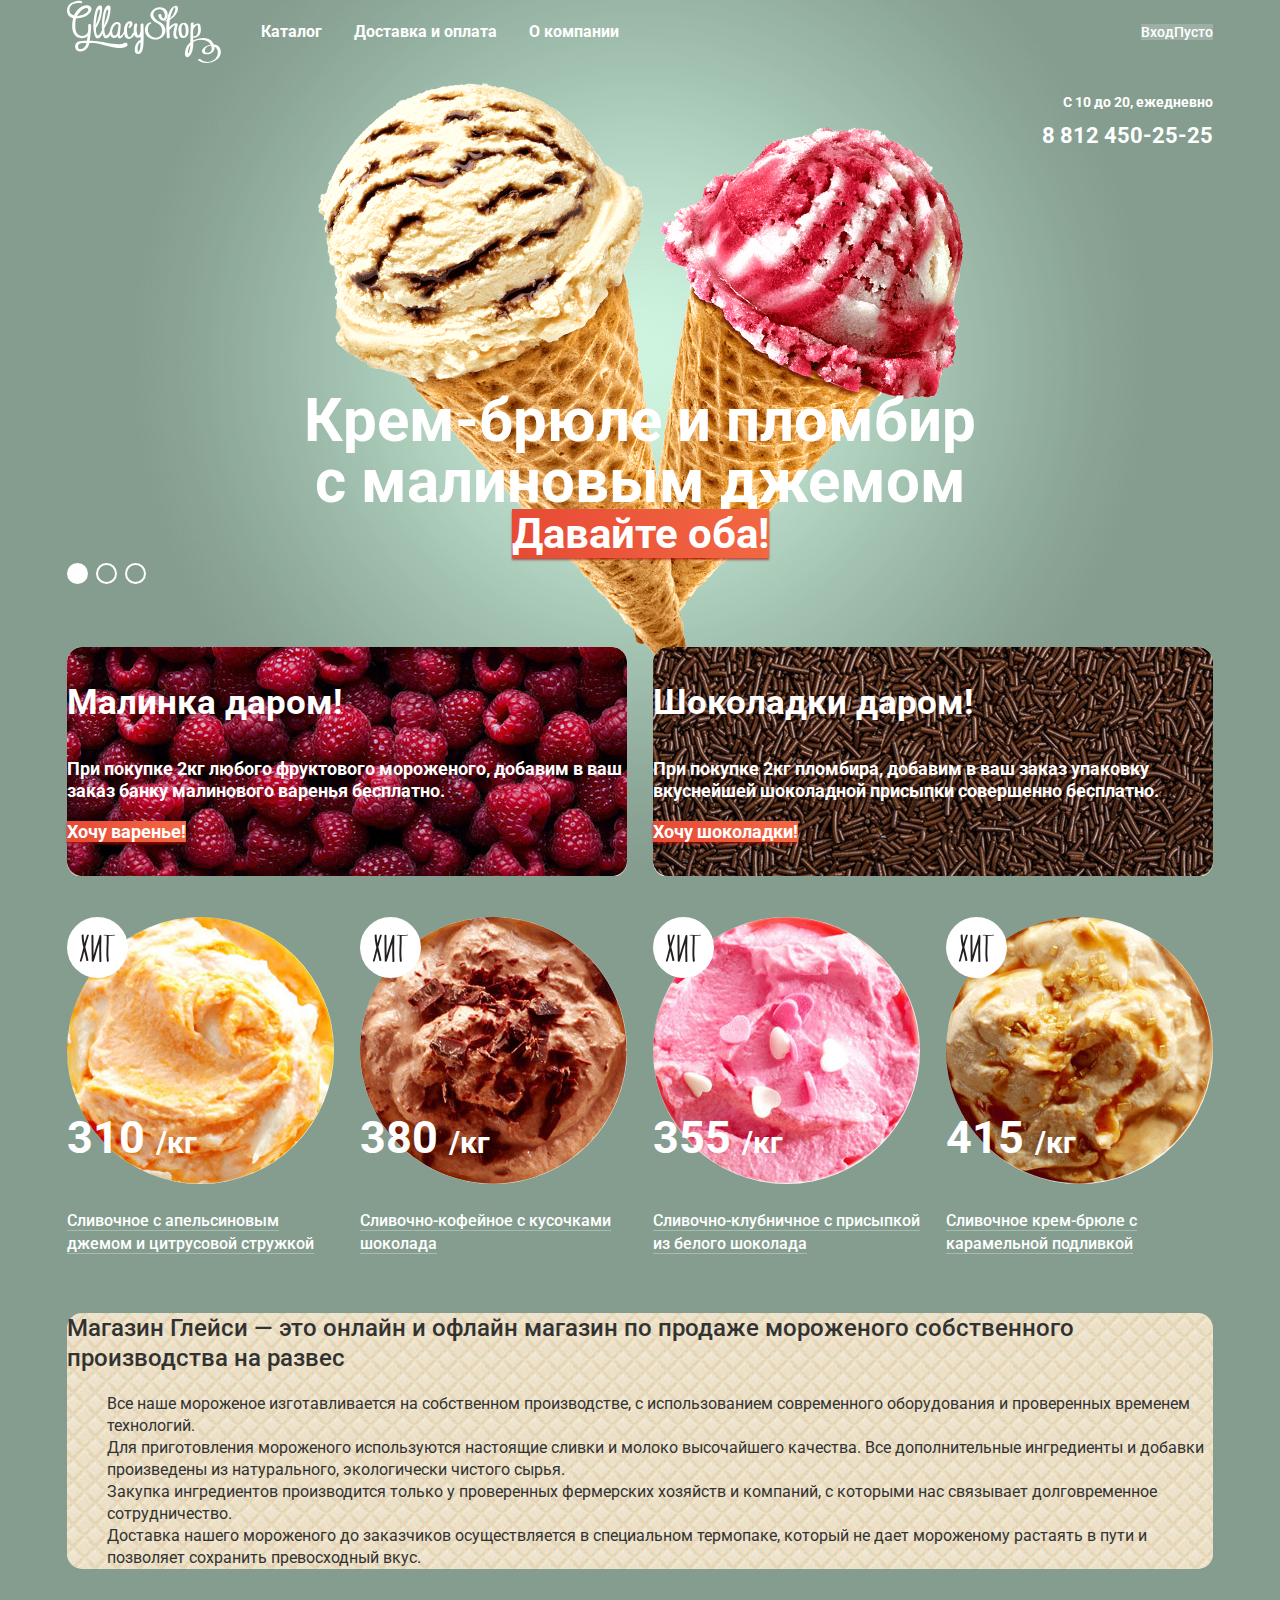
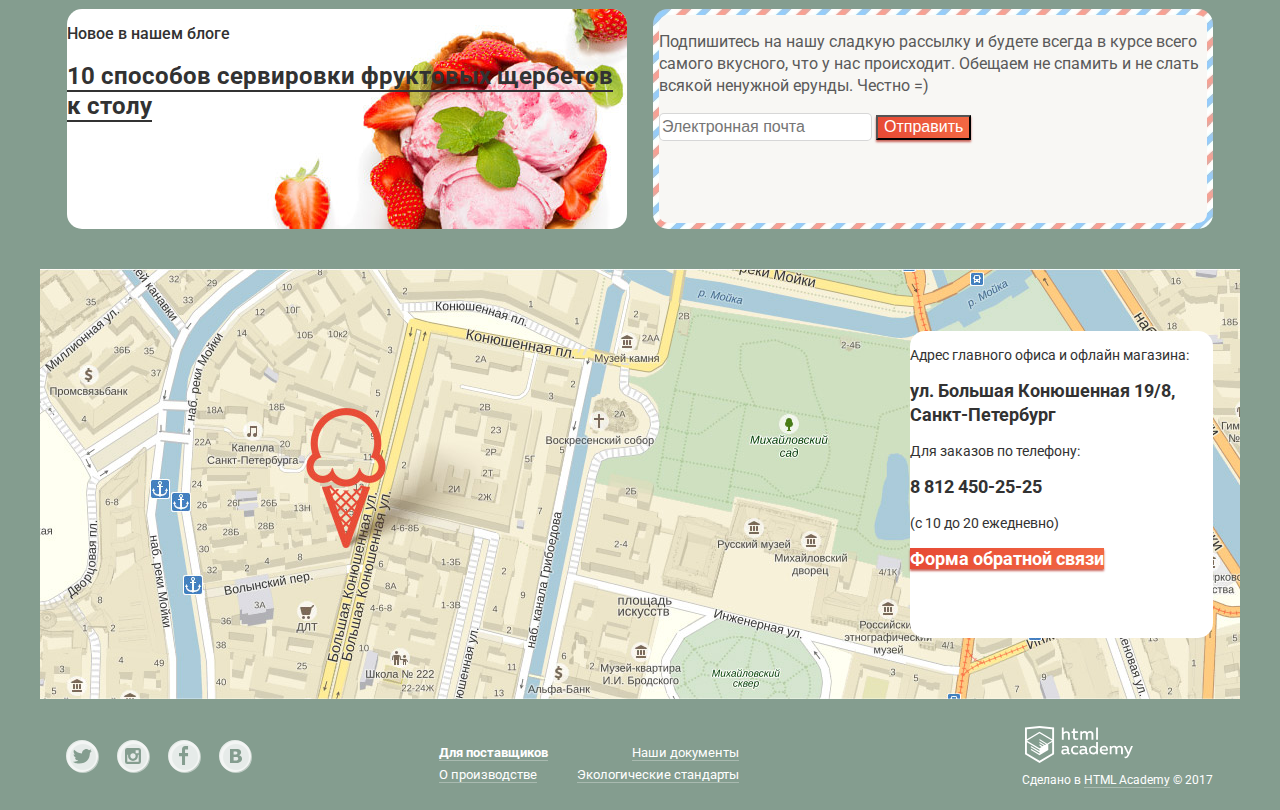
==== index.html @ 781844ce "Исправление замечаний" ====
<!DOCTYPE html>
<html lang="ru">
	<head>
		<meta charset="utf-8">
		<title>HTML Academy: Глейси</title>
		<link href="https://fonts.googleapis.com/css?family=Roboto:300,400,500,700,900&amp;subset=cyrillic" rel="stylesheet">
		<link rel="stylesheet" href="css/normalize.css">
		<link rel="stylesheet" href="css/style.css">
	</head>
	<body>
		<input type="radio" name="slider" class="slide-input" id="slide1" checked>
		<input type="radio" name="slider" class="slide-input" id="slide2">
		<input type="radio" name="slider" class="slide-input" id="slide3"> 
		<div class="background">
			<div class="container">
				<header class="main-header">
					<nav class="main-navigation">
						<a class="main-header-logo">	
							<img src="img/logo.svg" width="154" height="64" alt="Логотип Глейси">
						</a>
						<ul class="site-navigation">
							<li class="site-nav-item">
								<a href="#">Каталог</a>
								<ul class="catalog-hover">
									<li class="catalog-item-bold">
										<a href="#">Новинки</a>
									 </li>
									<li>
										<a href="catalog.html">Сливочное</a>
									</li>
									<li>
										<a href="#">Щербеты</a>
									</li>
									<li>
										<a href="#">Фруктовый лёд</a>
									</li>
									<li>
										<a href="#">Мелорин</a>
									</li>
								</ul>
							</li>
							<li class="site-nav-item">
								<a href="delivery.html">Доставка и оплата</a>
							</li>
							<li class="site-nav-item">
								<a href="about.html">О компании</a>
							</li>
						</ul>
					</nav>
					<div class="top-right-bar">
						<div class="search">
							<label for="search">
								<span class="visually-hidden">Поиск</span>
							</label>
							<div class="modal modal-search">
								<input type="text" name="search" id="search" placeholder="Что ищем?">
							</div>
						</div>
						<div class="login-link">
							<a href="about.html">Вход</a>
							<div class="modal modal-login">
								<h2 class="visually-hidden">Авторизация</h2>
								<form class="login-form" action="#" method="post">
									<p>
										<input class="login-email" type="email" name="e-mail" id="e-mail" placeholder="Электронная почта">
										<label for="e-mail" class="visually-hidden">Электронная почта</label>
									</p>
									<p>
										<input class="login-password" type="password" name="password" id="password" placeholder="Пароль">
										<label for="password" class="visually-hidden">Пароль</label>
									</p>
									<button class="button" type="submit">Войти</button>
									<p class="login-password-info">
										<a class="restore" href="#">Забыли пароль?</a>
										<a class="register" href="#">Новая регистрация</a>
									</p>
								</form>
							</div>	        
						</div>
						<div class="cart empty-cart">
							<a href="cart.html">Пусто</a>
						</div>
					</div>
					<div class="header-contact">
						<p class="opening-hours">С 10 до 20, ежедневно</p>
						<a class="phone" href="tel:88124502525">8 812 450-25-25</a>
					</div>
				</header>
			</div>
			<div class="container">
				<main> 
					<h1 class="visually-hidden">Магазин мороженого Gllasy Shop</h1>
					<section class="main-slider">
						<div class="slide slide1">						
							<div class="slider-text">Крем-брюле и пломбир с малиновым джемом</div>
							<a href="catalog.html" class="button slider-button">Давайте оба!</a>					
						</div>
						<div class="slide slide2">
							<div class="slider-text">Шоколадный пломбир и лимонный сорбет</div>
							<a href="catalog.html" class="button slider-button">Давайте оба!</a>
						</div>
						<div class="slide slide3">
							<div class="slider-text">Пломбир с помадкой и клубничный щербет</div>
							<a href="catalog.html" class="button slider-button">Давайте оба!</a>
						</div>
						<div class="slide-controls">
							<label for="slide1"></label>
							<label for="slide2"></label>
							<label for="slide3"></label>
						</div>											       	
					</section>
					<section class="special-offers">
						<h2 class="visually-hidden">Специальные предложения</h2>
						<div class="special-offers-wrapper">
							<div class="special-offer-raspberry">
								<h3>Малинка даром!</h3>
								<p>При покупке 2кг любого фруктового мороженого, добавим в ваш заказ банку малинового варенья бесплатно.</p>
								<a href="catalog.html" class="button special-offer-button">Хочу варенье!</a>
							</div>
							<div class="special-offer-chocolate">
								<h3>Шоколадки даром!</h3>
								<p>При покупке 2кг пломбира, добавим в ваш заказ упаковку вкуснейшей шоколадной присыпки совершенно бесплатно.</p>
								<a href="catalog.html" class="button special-offer-button">Хочу шоколадки!</a>
							</div>
						</div>
					</section>
					<section class="bestsellers">
						<h2 class="visually-hidden">Хиты продаж</h2>
						<ul class="bestsellers-list">
							<li class="bestsellers-items">
								<img class="bestseller-label" src="img/hit.svg" alt="Хит" width="61px" height="61px">
								<div class="image-price">
									<a href="#" title="Сливочное с апельсиновым джемом и цитрусовой стружкой">
										<img class="bestseller-item" src="img/product1.jpg" width="267" height="267" alt="Сливочное с апельсиновым джемом и цитрусовой стружкой">
									</a>
									<p class="price">310
										<span class="measure">/кг</span>
									</p>
								</div>
								<h3 class="bestseller-name">
									<a href="#">Сливочное с апельсиновым джемом и цитрусовой стружкой</a>
								</h3>
								<div class="product-background">
									<a href="#" class="button product-button">Быстрый просмотр</a>
								</div> 								
							</li>
							<li class="bestsellers-items">
								<img class="bestseller-label" src="img/hit.svg" alt="Хит" width="61px" height="61px">
								<div class="image-price">
									<a href="#" title="Сливочно-кофейное с кусочками шоколада">
										<img class="bestseller-item" src="img/product2.jpg" width="267" height="267" alt="Сливочно-кофейное с кусочками шоколада">
									</a>
									<p class="price">380
										<span class="measure">/кг</span>
									</p>
								</div>
								<h3 class="bestseller-name">
									<a href="#">Сливочно-кофейное с кусочками шоколада</a>
								</h3>
								<div class="product-background">
									<a href="#" class="button product-button">Быстрый просмотр</a>
								</div>								
							</li>
							<li class="bestsellers-items">
								<img class="bestseller-label" src="img/hit.svg" alt="Хит" width="61px" height="61px">
								<div class="image-price">
									<a href="#" title="Сливочно-клубничное с присыпкой из белого шоколада">
										<img class="bestseller-item" src="img/product3.jpg" width="267" height="267" alt="Сливочно-клубничное с присыпкой из белого шоколада">
									</a>
									<p class="price">355
										<span class="measure">/кг</span>
									</p>
								</div>
								<h3 class="bestseller-name">
									<a href="#">Сливочно-клубничное с присыпкой из белого шоколада</a>
								</h3>
								<div class="product-background">
									<a href="#" class="button product-button">Быстрый просмотр</a>
								</div>								
							</li>
							<li class="bestsellers-items">
								<img class="bestseller-label" src="img/hit.svg" alt="Хит" width="61px" height="61px">
								<div class="image-price">
									<a href="#" title="Сливочное крем-брюле с карамельной подливкой">
										<img class="bestseller-item" src="img/product4.jpg" width="267" height="267" alt="Сливочное крем-брюле с карамельной подливкой">
									</a>
									<p class="price">415
										<span class="measure">/кг</span>
									</p>
								</div>
								<h3 class="bestseller-name">
									<a href="#">Сливочное крем-брюле с карамельной подливкой</a>
								</h3>
								<div class="product-background">
									<a href="#" class="button product-button">Быстрый просмотр</a>
								</div>								
							</li>          
						</ul>
					</section>
					<section class="about-us">
						<h2 class="about-us-title">Магазин Глейси — это онлайн и офлайн магазин по продаже мороженого собственного производства на развес</h2>
						<ul class="about-us-list">
							<li class="about-us-tehnology">
								Все наше мороженое изготавливается на собственном производстве, с использованием современного оборудования и проверенных временем технологий.
							</li>
							<li class="about-us-production">
								Для приготовления мороженого используются настоящие сливки и молоко высочайшего качества. Все дополнительные ингредиенты и добавки произведены из натурального, экологически чистого сырья.
							</li>
							<li class="about-us-partners">
								Закупка ингредиентов  производится только у проверенных фермерских хозяйств и компаний, с которыми нас связывает долговременное сотрудничество.
							</li>
							<li class="about-us-delivery">
								Доставка нашего мороженого до заказчиков осуществляется в специальном термопаке, который не дает мороженому растаять в пути и позволяет сохранить превосходный вкус.
							</li>
						</ul>               	
					</section>
					<div class="blog-newsletter">
						<section class="from-blog">
							<h2 class="blog-title">Новое в нашем блоге</h2>
							<p>
								<a href="blog.html">10 способов сервировки фруктовых щербетов к столу</a>
							</p>
						</section>
						<section class="newsletter">
							<div class="newsletter-inner">
								<h2 class="visually-hidden">Рассылка</h2>
								<p>Подпишитесь на нашу сладкую рассылку и будете всегда в курсе всего самого вкусного, что у нас происходит. Обещаем не спамить и не слать всякой ненужной ерунды. Честно =) </p>
								<form class="newsletter-form" action="#" method="post">
									<input type="email" name="e-mail" value="" id="newsletter" placeholder="Электронная почта">
									<label for="newsletter" class="visually-hidden">Электронная почта</label>
									<button class="button" type="submit">Отправить</button>
								</form>
							</div>
						</section>
					</div>
				</div>
					<section class="contact">
						<h2 class="visually-hidden">Контакты</h2>
						<img src="img/map.jpg" width="1200" height="430" alt="Адрес главного офиса и офлайн магазина: ул. Большая Конюшенная 19/8, Санкт-Петербург">
						<div class="address">
							<p>Адрес главного офиса и офлайн магазина:</p>
							<p>
								<b>ул. Большая Конюшенная 19/8, Санкт-Петербург</b>
							</p>
							<p>Для заказов по телефону:</p>
							<a class="phone" href="tel:88124502525">8 812 450-25-25</a>
							<p>(с 10 до 20 ежедневно)</p> 
							<p>
								<a href="feedback-form.html" class="button feedback-button">Форма обратной связи</a>
							</p>
						</div>
					</section>
				</main>
			<div class="container">
				<footer class="main-footer">
					<div class="footer-social">
						<ul>
							<li>
								<a class="social-button social-button-tw" href="#" title="Твиттер">
									<svg xmlns="http://www.w3.org/2000/svg" width="32" height="32" viewBox="0 0 32 32">
										<path
											d="M16 0C7.164 0 0 7.164 0 16c0 8.837 7.164 16 16 16 8.837 0 16-7.163 16-16 0-8.836-7.163-16-16-16zm7.944 12.809c-.251 6.516-3.463 10.832-10.992 10.702h-.486c-.447 0-4.543-.443-5.344-1.823 2.479.19 4.247-.406 5.12-1.136-1.048-.289-2.923-.461-3.251-2.848.384.104.618.221 1.299.113-1.307-.824-2.758-1.519-2.679-3.643.311.317 1.164.518 1.46.457-.768-.233-2.149-3.244-.974-4.781 1.984 1.79 4.075 3.482 7.804 3.643.227-2.214 1.24-3.699 3.168-4.325 1.84-.479 3.255.26 3.901 1.138.737-.224 1.453-.466 2.193-.685-.004.833-.569 1.463-.935 1.709.747.165 1.423-.475 1.423-.475-.184.963-1.094 1.725-1.707 1.954z"/>
									</svg>
									<span class="visually-hidden">Твиттер</span>
								</a>
							</li>
							<li>
								<a class="social-button social-button-in" href="#" title="Инстаграм">
									<svg xmlns="http://www.w3.org/2000/svg" width="32" height="32" viewBox="0 0 32 32">
										<g>
											<path
												d="M20.916 16a4.938 4.938 0 1 1-9.877 0c0-.394.051-.773.138-1.14h-.897v6.838h11.396V14.86h-.897c.086.367.137.746.137 1.14z"/>
											<path
												d="M15.978 18.659c1.466 0 2.659-1.193 2.659-2.659s-1.193-2.659-2.659-2.659c-1.466 0-2.659 1.193-2.659 2.659s1.192 2.659 2.659 2.659zM18.637 10.302h3.039v3.039h-3.039z"/>
											<path
												d="M16 0C7.164 0 0 7.164 0 16c0 8.837 7.164 16 16 16 8.837 0 16-7.163 16-16 0-8.836-7.163-16-16-16zm7.955 21.698a2.285 2.285 0 0 1-2.279 2.279H10.279A2.285 2.285 0 0 1 8 21.698V10.302a2.286 2.286 0 0 1 2.279-2.279h11.396a2.286 2.286 0 0 1 2.279 2.279v11.396z"/>
										</g>
									</svg>
									<span class="visually-hidden">Инстаграм</span>
								</a>
							</li>
							<li>
								<a class="social-button social-button-fb" href="#" title="Фейсбук">
									<svg xmlns="http://www.w3.org/2000/svg" width="32" height="32" viewBox="0 0 32 32">
										<path
											d="M16 0C7.164 0 0 7.163 0 16s7.164 16 16 16c8.837 0 16-7.164 16-16S24.837 0 16 0zm4.062 9.455h-3.021v3.444h3.021v3.445h-3.021v8.61H14.02v-8.61H11v-3.445h3.021V9.455c0-1.902 1.353-3.445 3.021-3.445h3.021v3.445z"/>
									</svg>
									<span class="visually-hidden">Фейсбук</span>
								</a>
							</li>
							<li>
								<a class="social-button social-button-vk" href="#" title="Вконтакте">
									<svg xmlns="http://www.w3.org/2000/svg" width="32" height="32" viewBox="0 0 32 32">
										<g>
											<path
												d="M16.637 14.495c.402-.019.719-.082.951-.188.326-.145.54-.33.641-.559.101-.229.15-.496.15-.797 0-.232-.058-.465-.174-.697-.116-.232-.322-.405-.617-.517-.264-.1-.592-.155-.984-.165a76.242 76.242 0 0 0-1.652-.014h-.339v2.965h.565c.571 0 1.057-.009 1.459-.028zM18.118 17.084c-.282-.081-.672-.125-1.166-.132a127.97 127.97 0 0 0-1.55-.009h-.79v3.493h.264c1.014 0 1.74-.003 2.18-.009a3.2 3.2 0 0 0 1.212-.245c.377-.157.633-.364.774-.625s.214-.562.214-.9c0-.446-.088-.788-.261-1.03-.17-.241-.464-.423-.877-.543z"/>
											<path
												d="M16 0C7.164 0 0 7.164 0 16c0 8.837 7.164 16 16 16 8.837 0 16-7.163 16-16 0-8.836-7.163-16-16-16zm6.602 20.531a3.73 3.73 0 0 1-1.124 1.327c-.552.415-1.161.71-1.823.886s-1.501.264-2.519.264h-6.121V8.987h5.443c1.13 0 1.957.038 2.48.113a5.126 5.126 0 0 1 1.561.5c.533.27.929.632 1.189 1.087.26.455.392.975.392 1.558 0 .678-.179 1.278-.536 1.795-.358.518-.863.92-1.517 1.208v.075c.917.182 1.642.559 2.179 1.13.537.571.807 1.325.807 2.261 0 .678-.138 1.283-.411 1.817z"/>
										</g>
									</svg>
									<span class="visually-hidden">Вконтакте</span>
								</a>
							</li>
						</ul>
					</div>
					<div class="footer-documents">
						<ul>
							<li>
								<a href="#" class="suppliers">Для поставщиков</a>
							</li>
							<li>
								<a href="#">Наши документы</a>
							</li>
							<li>
								<a href="#">О производстве</a>
							</li>
							<li>
								<a href="#">Экологические стандарты</a>
							</li>
						</ul>
					</div>
					<p class="footer-copyright">
						<a href="https://htmlacademy.ru" title="HTML Academy">
							<img class="image-copyright" src="img/logo-htmlacademy.svg" width="108" height="39" alt="HTML Academy">
						</a>
						Сделано в <a href="https://htmlacademy.ru">HTML Academy</a> &copy; 2017
					</p>     
				</footer>
				<section class="modal modal-feedback">
					<h2>Мы обязательно вам ответим!</h2>
					<form class="feedback-form" action="#" method="post">
						<p>
							<input class="user-name" type="text" name="user-name" id="user-name" placeholder="Как вас зовут?">
							<label for="user-name" class="visually-hidden">Как вас зовут?</label>
						</p>
						<p>
							<input class="user-email" type="email" name="user-email" id="user-email" placeholder="Ваша почта для ответа?">
							<label for="user-email" class="visually-hidden">Ваша почта для ответа?</label>
						</p>
						<p>
							<textarea class="user-message" name="user-message" rows="10" cols="10">Напишите что-нибудь...</textarea>
						</p>
						<button class="button" type="submit">Войти</button>
					</form>
					<button class="modal-close" type="button">Закрыть</button>
				</section>  
			</div> 
		</div>
	</body>
</html>
---- css/style.css ----
body {
	min-width: 1200px;
	margin: 0;
	padding: 0;

	font-family: 'Roboto', Arial, sans-serif;
	font-size: 16px;
	color: #323232;
	line-height: 22px;
	font-weight: 400;

	background-color: #849d8f;
}

a {
	text-decoration: none;
}

*, *::before, *::after {
 box-sizing: inherit;
}

html {
 box-sizing: border-box;
}

.visually-hidden { 
	position: absolute; 
	overflow: hidden; 
	clip: rect(0 0 0 0); 
	height: 1px;
	width: 1px; 
	margin: -1px;
	padding: 0;
	border: 0; 
}

.container {
	margin: 0 auto;
	width: 1200px;
	padding-right: 27px;
	padding-left: 27px;
}

.blog-title {
	font-size: 16px;
	color: #323232;
	line-height: 22px;
	font-weight: 500;
}

.slide-input {
	display: none;
}

.slide {
	display: none;
}

#slide1:checked ~ .background .slide1, 
#slide2:checked ~ .background .slide2, 
#slide3:checked ~ .background .slide3 {
	display: block;
	z-index: 1;
}

.slide-controls {
	display: flex;
	position: absolute;
	z-index: 2;
	bottom: 23px;
}

.slide-controls label {
	margin-right: 8px;
	width: 21px;
	height: 21px;
	border: 2px solid white;
	border-radius: 50%;
}

.slide-controls label:hover,
.slide-controls label:focus {
	background-color: rgba(255, 255, 255, 0.4);	
}

.slide-controls label:active {
	background-color: #ffffff;	
}

#slide1:checked ~ .background .slide-controls label:nth-child(1), 
#slide2:checked ~ .background .slide-controls label:nth-child(2), 
#slide3:checked ~ .background .slide-controls label:nth-child(3) {
	background-color: #ffffff;
}

#slide1:checked ~ .background {
	background-color: #849d8f;
	background-image: url(../img/icecream1.png);
	background-repeat: no-repeat;
	background-position: center top;
}

#slide2:checked ~ .background {
	background-color: #8996a6;
	background-image: url(../img/icecream2.png);
	background-repeat: no-repeat;
	background-position: center top;
}

#slide3:checked ~ .background {
	background-color: #9d8b84;
	background-image: url(../img/icecream3.png);
	background-repeat: no-repeat;	
	background-position: center top;
}


.slide1,
.slide2,
.slide3 {
	position: absolute;
	bottom: 51px;
	left: 223px;
	width: 700px;
	text-align: center;
	margin: auto auto 0 auto;
	z-index:0;
}

.main-navigation {
	font-size: 16px;
	color: #ffffff;
	line-height: 18px;
	font-weight: 700;
}

.site-navigation {
	display: flex;
	align-items: center;
	margin: 0;
	padding: 0;

}

.site-navigation,
.catalog-hover {
	list-style: none;
}

.site-navigation a {
	color: #ffffff;
}

.site-navigation a:hover,
.site-navigation a:focus {
	color: #333333;

	background-color: #ffffff;
}

.site-nav-item > a {
	display: block;
	margin: 0;
	padding: 7px 16px;
	font-size: 16px;
	font-weight: 700;
	border-radius: 16px;
}

.catalog-hover a {
	font-size: 14px;
	color: #323232;
	line-height: 16px;
	font-weight: 400;	

	background-color: #ffffff;
}

.catalog-hover a:hover,
.catalog-hover a:focus {
	background-color: #fbded7;
}

.catalog-hover a:active {
	background-color: #f6b5a5;
}

.search label,
.login-link a,
.empty-cart a {
	font-size: 14px;
	color: #ffffff;
	line-height: 16px;
	font-weight: 500;

	background-color: rgba(255,255,255,0.2); 
}

.search label:hover,
.login-link a:hover,
.empty-cart a:hover,
.login-link a:focus,
.empty-cart a:focus {
	font-size: 14px;
	color: #323232;
	line-height: 16px;
	font-weight: 500;

	background-color: #ffffff;
}

.opening-hours {
	font-size: 14px;
	color: #ffffff;
	line-height: 16px;
	font-weight: 700;
}

.phone {
	font-size: 22px;
	color: #ffffff;
	line-height: 24px;
	font-weight: 700;	
}

.phone:hover,
.phone:focus {
	font-size: 22px;
	color: #ffbc9e;
	line-height: 24px;
	font-weight: 700;	
}

.slider-text {
	font-size: 60px;
	color: #ffffff;
	line-height: 60.35px;
	font-weight: 700;
	text-align: center;		
}

.button {
	color: #ffffff;
	background-image: linear-gradient( 90deg, rgb(231,74,53) 0%, rgb(242,104,67) 100%);
	box-shadow: 0px 2px 2px 0px rgba(172, 16, 0, 0.64);
}

.button:hover,
.button:focus {
	color: #ffffff;
	background-image: linear-gradient( 90deg, rgba(231,74,53,0.8) 0%, rgba(242,104,67,0.8) 100%);
	box-shadow: 0px 2px 2px 0px rgb(172, 16, 0);
}

.button:active {
	background-image: linear-gradient( 90deg, rgb(242,104,67) 0%, rgb(231,74,53) 100%);
	box-shadow: inset 0px 2px 2px 0px rgb(148, 39, 24);
}

.slider-button {
	font-size: 42px;
	color: #ffffff;
	line-height: 44px;
	font-weight: 700;
	text-align: center;		
}

.special-offer-raspberry {
	width: 560px;
	min-height: 230px;
	border-radius: 15px;
	background-image: url(../img/raspberry-bg.jpg);
	background-repeat: no-repeat;
}

.special-offer-chocolate {
	width: 560px;
	min-height: 230px;
	border-radius: 15px;
	background-image: url(../img/choco-bg.jpg);
	background-repeat: no-repeat;
}

.special-offers h3 {
	font-size: 35px;
	color: #ffffff;
	line-height: 41px;
	font-weight: 700;
}

.special-offers p {
	font-size: 18px;
	color: #ffffff;
	line-height: 22px;
	font-weight: 700;
}

.special-offer-button {
	font-size: 18px;
	color: #ffffff;
	line-height: 24px;
	font-weight: 700;
}

.bestsellers-list {
	list-style: none;
}

.bestseller-item,
.image-item {
	border-radius: 50%;
}

.bestsellers .price,
.catalog-grid .price {
	font-size: 45px;
	color: #ffffff;
	line-height: 45px;
	font-weight: 700;
}

.bestsellers .measure,
.catalog-grid .measure {
	font-size: 30px;
	color: #ffffff;
	line-height: 45px;
	font-weight: 700;
}

.bestseller-name a,
.product-name a {
	font-size: 16px;
	color: #ffffff;
	line-height: 22px;
	font-weight: 500;
	border-bottom: 1px solid rgba(255, 255, 255, 0.3);
}

.image-price a {
	line-height: 0;
}

.image-price {
	position: relative;
}

.image-price .price {
	position: absolute;
	bottom: -20px;
}

.bestseller-name a:hover,
.bestseller-name a:focus,
.bestseller-name a:active,
.product-name a:hover,
.product-name a:focus,
.product-name a:active {
	color: #ffbc9e;
	border-bottom: 1px solid rgba(255, 188, 158, 0.3);
}

.product-background {
	display: none;
	position: absolute;
	top:-6px;
	left: -13px;
	width: 293px;
	height: 405px;
	background-color: rgba(248, 247, 244, 0.2);
	box-shadow: 0px 20px 20px 0px rgba(0, 0, 0, 0.4);
	border-radius: 5px;
}

.bestsellers-items:hover .product-background,
.catalog-item:hover .product-background {
	display: block;
}

.about-us {
	border-radius: 15px;
	background-image: url(../img/pattern-bg1.jpg);
	background-repeat: repeat;
	background-color: rgb(237, 225, 200);
}

.about-us-title {
	font-size: 24px;
	color: #323232;
	line-height: 30px;
	font-weight: 500;
}

.about-us-list {
	list-style: none;
}

.blog-title {
	font-size: 16px;
	color: #323232;
	line-height: 22px;
	font-weight: 500;
}

.from-blog a {
	font-size: 24px;
	color: #323232;
	line-height: 30px;
	font-weight: 700;
	border-bottom: 2px solid rgb(50, 50, 50);
}

.from-blog a:hover,
.from-blog a:focus,
.from-blog a:active {
	font-size: 24px;
	color: #e84d37;
	line-height: 30px;
	font-weight: 700;
	border-bottom: 2px solid rgb(232, 77, 55);
}

.from-blog {
	width: 560px;
	min-height: 220px;
	background-color: #ffffff;
	background-image: url(../img/strawberry-bg.jpg);
	background-repeat: no-repeat;
	border-radius: 15px;
}

.newsletter p {
	color: #5a5a5a;
}

.newsletter {
	position: relative;
	width: 560px;
	min-height: 220px;

	background-color: #ffffff;
	background-image: url(../img/post-outer.jpg);
	background-repeat: repeat;
	border-radius: 15px;
}

.newsletter-inner {
	position: absolute;
	top: 0px;
	width: 548px;
	min-height: 208px;

	margin: 6px;
	background-color: #f8f7f4;
	border-radius: 9px;
}

.newsletter-form input[type="email"] {
	font-size: 16px;
	color: #999999;
	line-height: 24px;
	font-weight: 400;	

	background-color: #ffffff;
	border: 1px solid rgba(178, 178, 178, 0.52);
	border-radius: 5px;
}

.address {
	width: 303px;
	min-height: 307px;
	background-color: #ffffff;	
	border-radius: 15px;
}

.address p {
	font-size: 14px;
	color: #323232;
	line-height: 20px;
	font-weight: 400;
}

.address b {
	font-size: 18px;
	color: #323232;
	line-height: 24px;
	font-weight: 700;
}

.address .phone {
	font-size: 18px;
	color: #323232;
	line-height: 24px;
	font-weight: 700;
}

.address .phone:hover,
.address .phone:focus,
.address .phone:active {
	color: #e84d37;
}

.feedback-button {
	font-size: 18px;
	line-height: 24px;
	font-weight: 700;	
}

.footer-social ul {
	display: flex;
	align-items: center;
	justify-content: space-between;
	min-width: 185px;
	list-style: none;
	margin: 0;
	padding: 0;
}

.footer-social li {
	position: relative;
}

.footer-social svg {
	position: absolute;
	top: -1px;
	left: -1px;
}

.social-button {
	display: block;
	width: 32px;
	height: 32px;
	fill: rgba(255, 255, 255, 0.8);
	border-radius: 50%;
	border: 3px solid rgba(255, 255, 255, 0.5);
}
.social-button:hover,
.social-button:focus {
	fill: #fff;
	border: 3px solid rgba(255, 255, 255, 0.7);
}
.social-button:active {
	fill: #e9e9e9;
	border: 3px solid #e9e9e9;
}

.footer-documents ul {
	list-style: none;
}

.footer-documents a {
	font-size: 13px;
	color: #ffffff;
	line-height: 18px;
	font-weight: 400;
	border-bottom: 1px solid rgba(255, 255, 255, 0.3);
}

.footer-documents a:hover,
.footer-documents a:focus,
.footer-documents a:active {
	color: #ffbc9e;
	border-bottom: 1px solid rgba(255, 188, 158, 0.3);
}

.footer-documents .suppliers {
	font-weight: 700;
}

.footer-copyright {
	font-size: 12px;
	color: #ffffff;
	line-height: 18px;
	font-weight: 400;
}

.footer-copyright a {
	color: #ffffff;	
	border-bottom: 1px solid rgba(255, 255, 255, 0.3);
}

.footer-copyright a:hover,
.footer-copyright a:focus,
.footer-copyright a:active {
	color: #ffbc9e;
	border-bottom: 1px solid rgba(255, 188, 158, 0.3);
}

.modal-feedback{
	display: none;
	width: 477px;
	min-height: 442px;

	background-color: #f8f7f4;
	border-radius: 5px;
}

.modal-feedback h2 {
	font-size: 24px;
	color: #323232;
	line-height: 28px;
	font-weight: 500;	
}

.feedback-form button {
	font-size: 18px;
	color: #ffffff;
	line-height: 24px;
	font-weight: 700;	
}

.feedback-form input[type="text"],
.feedback-form input[type="email"],
.feedback-form textarea {
	font-size: 16px;
	color: #999999;
	line-height: 24px;
	font-weight: 400;	

	background-color: #ffffff;
	border: 1px solid rgba(178, 178, 178, 0.52);
	border-radius: 5px;
}

.feedback-form input[type="text"]:focus,
.feedback-form input[type="email"]:focus,
.feedback-form textarea:focus {
	font-size: 16px;
	color: #323232;
	line-height: 24px;
	font-weight: 700;	
}

.feedback-form input[type="text"],
.feedback-form input[type="email"] {
	width: 267px;
	height: 44px;
}

.feedback-form textarea {
	width: 429px;
	height: 155px;	
}

.modal-login {
	display:none;
	width: 278px;
	min-height: 214px;

	background-color: #f8f7f4;
	border-radius: 5px;	
}

.login-form input[type="password"],
.login-form input[type="email"] {
	font-size: 14px;
	color: #999999;
	line-height: 24px;
	font-weight: 400;	

	background-color: #ffffff;
	border: 1px solid rgba(178, 178, 178, 0.52);
	border-radius: 5px;
}

.login-form input[type="password"]:focus,
.login-form input[type="email"]:focus {
	font-size: 14px;
	color: #323232;
	line-height: 24px;
	font-weight: 700;	
}

.login-form button {
	font-size: 18px;
	color: #ffffff;
	line-height: 24px;
	font-weight: 700;	
}
 
.login-form a {
	font-size: 13px;
	color: #323232;
	line-height: 24px;
	font-weight: 400;	

	border-bottom: 1px solid rgba(50, 50, 50, 0.3);	
}

.login-form a:hover,
.login-form a:focus,
.login-form a:active {
	line-height: 24px;
	font-size: 13px;
	color: #e84d37;
	font-weight: 400;	

	border-bottom: 1px solid rgba(232, 77, 55, 0.3);
	background-color: #f8f7f4;	
}

.modal-search {
	display: none;
	width: 342px;
	height: 85px;

	background-color: #f8f7f4;
	border-radius: 5px;	
}

.modal-search input[type="text"] {
	font-size: 14px;
	color: #999999;
	line-height: 24px;
	font-weight: 400;	

	background-color: #ffffff;
	border: 1px solid rgba(178, 178, 178, 0.52);
	border-radius: 5px;
}

.modal-search input[type="text"]:focus {
	font-size: 14px;
	color: #323232;
	line-height: 24px;
	font-weight: 700;	
}

.newsletter-form input:hover,
.feedback-form input:hover,
.login-form input:hover,
.modal-search input:hover {
	border: 2px solid rgba(178, 178, 178, 0.52);
}

.navigation-active {
	font-size: 16px;
	color: #ffffff;
	line-height: 18px;
	font-weight: 700;

	background-color: #d07058;	
}

.table-cart {
	width: 540px;
	min-height: 242px;

	background-color: #f8f7f4;
	border-radius: 5px;
}

.full-cart a {
	font-size: 14px;
	color: #323232;
	line-height: 16px;
	font-weight: 500;	

	background-color: #f8f7f4;
}

.cart-product-name,
.cart-quantity,
.cart-total-price {
	font-size: 13px;
	color: #323232;
	line-height: 16px;
	font-weight: 400;	
}

.cart-price {
	font-size: 13px;
	color: #999999;
	line-height: 16px;
	font-weight: 400;		
}

.table-cart button {
	font-size: 18px;
	color: #ffffff;
	line-height: 24px;
	font-weight: 700;	
}

.cart-sum {
	font-size: 15px;
	color: #323232;
	line-height: 18px;
	font-weight: 700;		
}

.breadcrumbs ul {
	list-style:none;
	margin: 0;
	padding: 0;
}

.breadcrumbs a {

}

.breadcrumbs a {
	font-size: 14px;
	color: #ffffff;
	line-height: 16px;
	font-weight: 400;
	border-bottom: 1px solid rgba(255, 255, 255, 0.3);
}

.breadcrumbs a:hover,
.breadcrumbs a:focus,
.breadcrumbs a:active {
	color: #ffbc9e;
	border-bottom: 1px solid rgba(255, 188, 158, 0.3);
}

.breadcrumbs .current-page {
	font-size: 14px;
	color: #ffffff;
	line-height: 16px;
	font-weight: 400;	
}

.breadcrumbs li:not(:last-child)::after {
	content: "  » ";

	font-size: 14px;
	color: #ffffff;
	line-height: 16px;
	font-weight: 400;	
}

.catalog-name {
	font-size: 35px;
	color: #ffffff;
	line-height: 41px;
	font-weight: 700;		
}

.filters fieldset {
	border: none;
}

.filters legend {
	font-size: 14px;
	color: #ffffff;
	line-height: 16px;
	font-weight: 500;		
}

.filters label {
	font-size: 16px;
	color: #ffffff;
	line-height: 18px;
	font-weight: 500;	

	background-color: rgba(255,255,255,0.2);	
}

.filters button {
	width: 144px;
	height: 36px;

	font-size: 16px;
	color: #ffffff;
	line-height: 18px;
	font-weight: 500;	

	background-color: rgba(255,255,255,0.2);
	border: 2px solid #ffffff;	
	border-radius: 15px;
	outline: none;
}

.filters button:hover,
.filters button:focus {
	color: #323232;

	background-color: rgb(255,255,255);
}

.filters button:active {
	background-color: #ededed;
	box-shadow: inset 0px 2px 1px 0px rgb(105, 105, 105);
	border: none;
}

.catalog-grid {
	list-style: none;
}

.product-button {
	font-size: 18px;
	color: #ffffff;
	line-height: 24px;
	font-weight: 700;		
}

.pagination ul {
	list-style: none;
}

.pagination li {
	display: flex;
	align-items: center;
	justify-content: center;
	width: 26px;
	height: 26px;

	border-radius: 50%;
}

.pagination .active {
	font-size: 16px;
	color: #323232;
	line-height: 18px;
	font-weight: 500;	

	background-color: #ffffff;	
}

.pagination a {
	color: #ffffff;
}

.pagination a:hover,
.pagination a:focus {
	background-color: rgba(255,255,255,0.2);
}

.main-header {
	display: flex;
	position: relative;
	justify-content: space-between;

	align-items: center;

}

.main-navigation {
	display: flex;
	align-items: center;
	justify-content: flex-start;
}

.site-navigation {
	margin-right: 26px;
}

.site-navigation ul {
	display: none;
}

.main-header-logo {
	margin-right: 24px;
	line-height: 0;
}

.top-right-bar {
	display: flex;
	justify-content: flex-end;
	align-items: center;
	width: 267px;
}

.header-contact {
	position: absolute;
	right: 0;
	top: 80px;
}

.opening-hours {
	text-align: right;
}

.main-slider {
	position: relative;
	min-height: 493px;
	margin-bottom: 40px;
	margin-top: 50px;
}

.special-offers {
	margin-bottom: 40px;
}

.special-offers-wrapper {
	display: flex;
	justify-content: space-between;
}

.bestsellers-list {
	display: flex;
	justify-content: space-between;	
	margin: 0;
	padding: 0;
}

.bestsellers {
	margin-bottom: 40px;	
}

.bestseller-label {
	position: absolute;
	z-index: 1;
}

.bestsellers-items,
.catalog-item {
	position: relative;
	width: 267px;
}

.about-us {
	margin-bottom: 40px;		
}

.blog-newsletter {
	display: flex;
	justify-content: space-between;
	margin-bottom: 40px;
}

.main-footer {
	min-height: 105px;
}

.contact {
	width: 1200px;
	margin: 0 auto;
	position: relative;
}

.address {
	position: absolute;
	top: 62px;
	right: 27px;
}

.main-footer {
	display: flex;
	justify-content: space-between;
	padding-top: 36px;
}

.footer-documents {
	min-width: 320px;
}

.footer-documents ul {
	list-style: none;
	width: 300px;
	display: flex;
	justify-content: space-between;
	align-items: center;
	flex-wrap: wrap;
	margin: 0;
	padding: 0;
}

.footer-copyright {
	position: relative;
	width: 267px;
	margin-top: 30px;
	text-align: right;
}

.image-copyright {
	position: absolute;
	top: -46px;
	right: 80px;
}

.table-cart {
	display: none;
}

.breadcrumbs {
	min-height: 15px;
	margin-top: 5px;
	margin-bottom: 9px;
}

.breadcrumbs-list {
	display: flex; 
	align-items: center;
}

.current-page {
	padding-top: 2px;
}

.catalog-name {
	min-height: 41px;
	margin-bottom: 22px;
}

.filters {
	width: 879px;
	min-height: 131px;
	margin-bottom: 40px;
}

.filters form {
	display: flex;
	align-content: center;
	flex-wrap: wrap;
	justify-content: space-between;
}

.filters fieldset {
	margin: 0;
	padding: 0;
}

.fatness-wrapper,
.content-wrappe {
	display: flex;
	align-items: center;
}

.catalog-grid {
	display: flex;
	flex-wrap: wrap;
	justify-content: space-between;
	margin: 0;
	padding: 0;
}

.catalog-item {
	width: 267px;
	margin-bottom: 40px;
}

.catalog {
	margin-bottom: 40px;
}

.pagination ul{
	display: flex;
	justify-content: flex-end;
	margin: 0;
	padding: 0;
}

.pagination {
	margin-bottom: 30px;
}
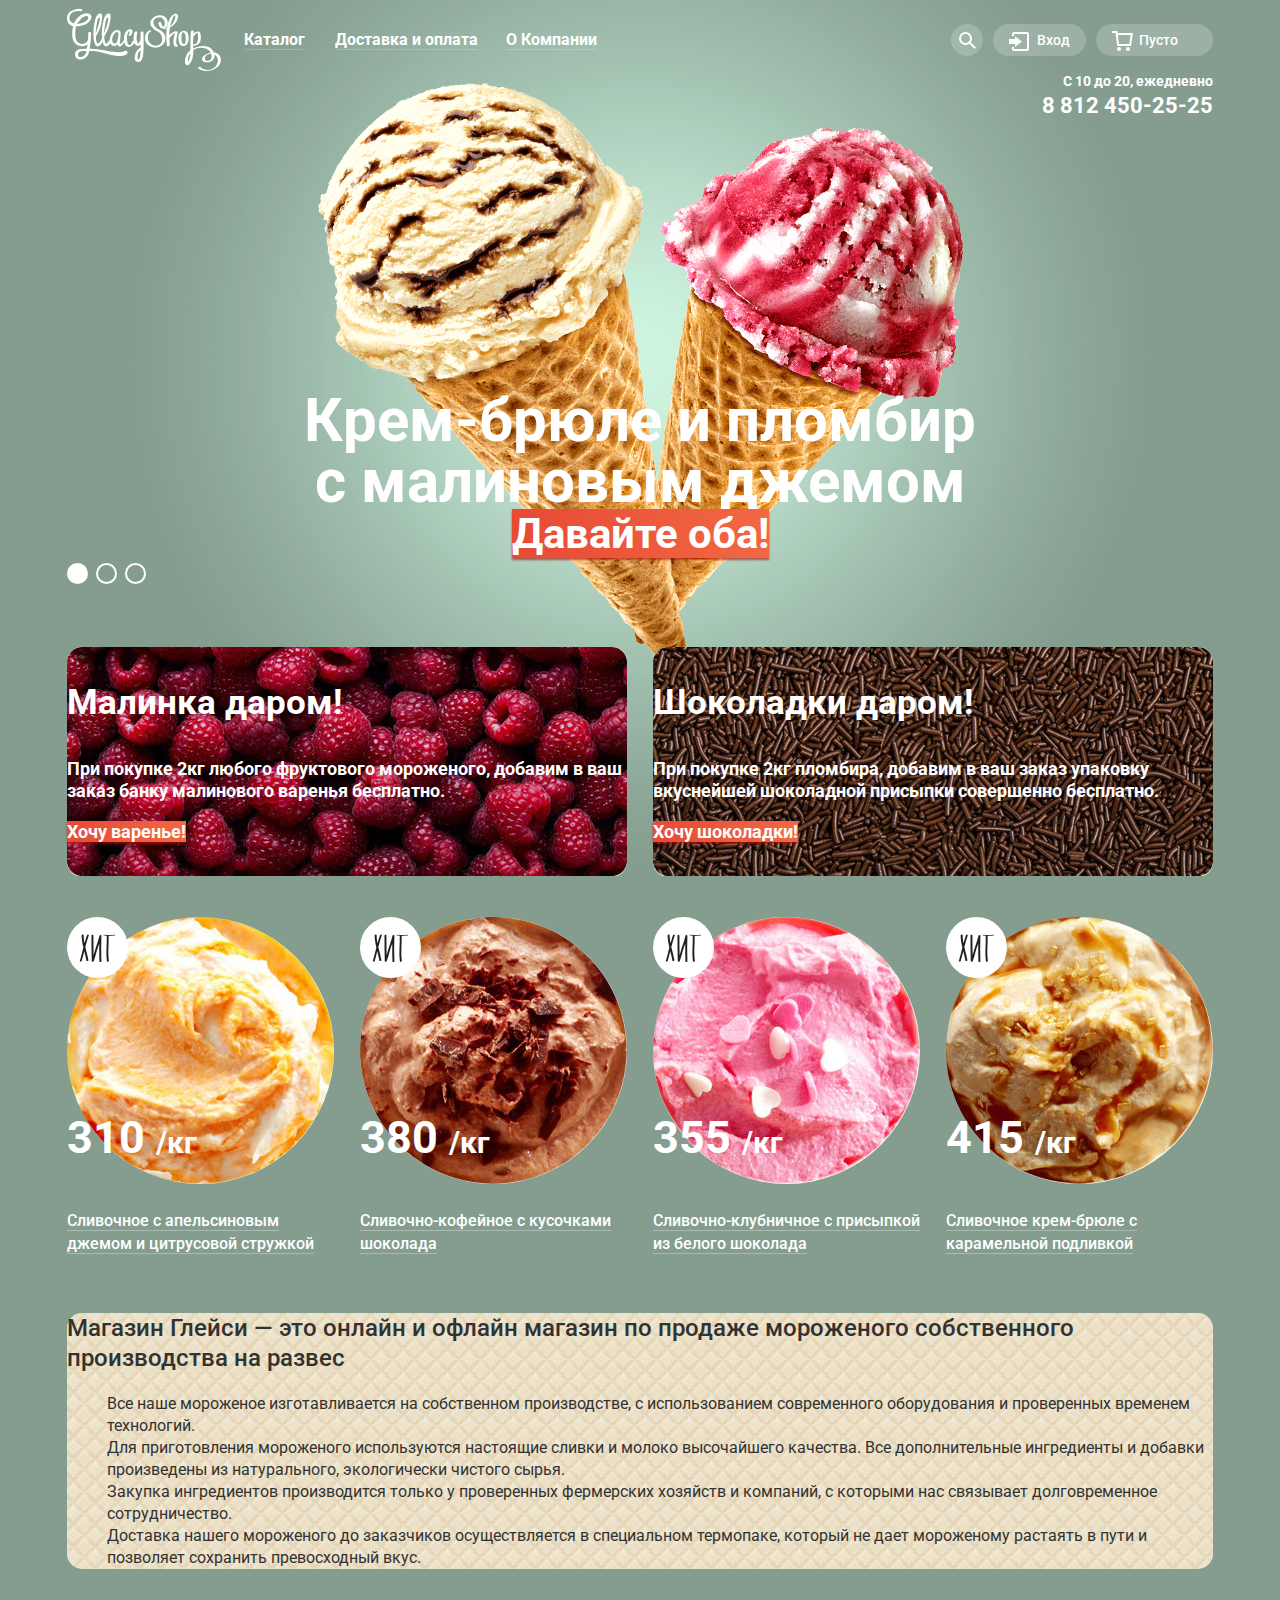
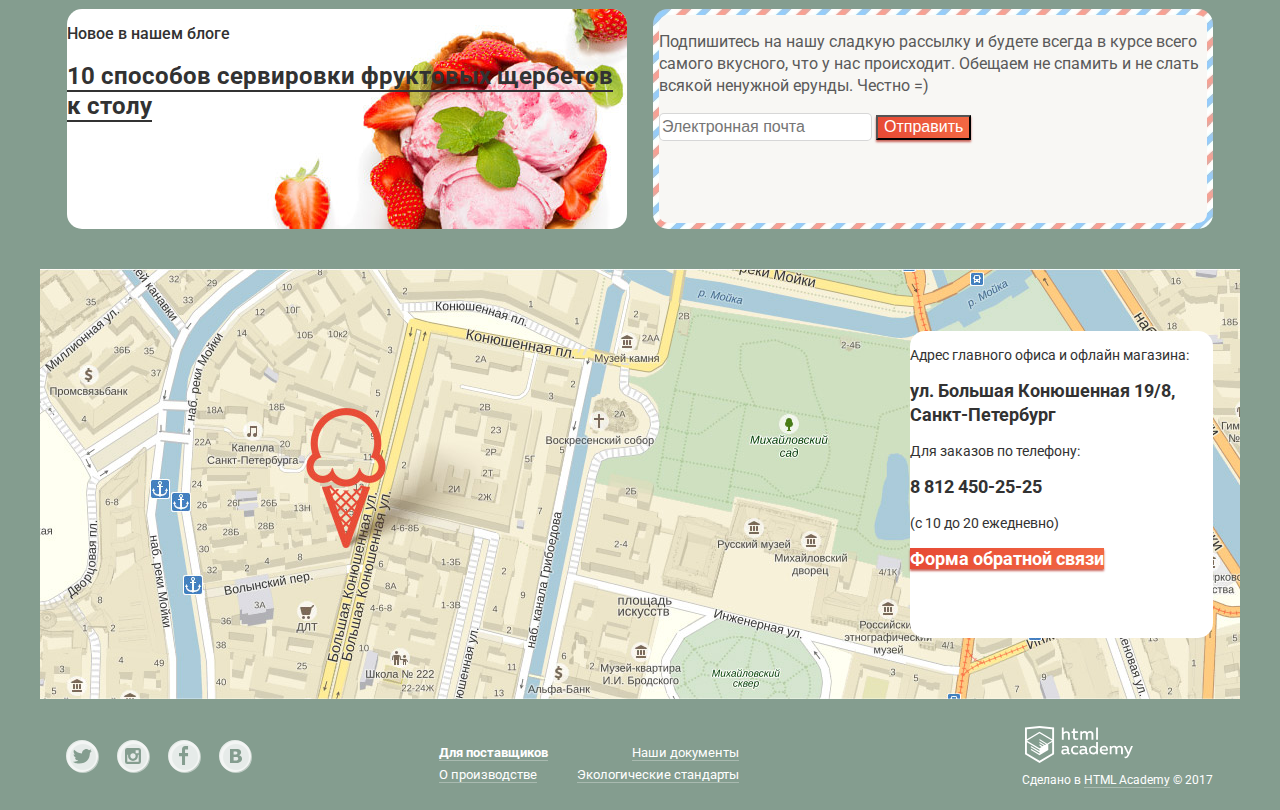
==== commit 38299ff9: "Хедер" ====
--- a/index.html
+++ b/index.html
@@ -19,7 +19,7 @@
 							<img src="img/logo.svg" width="154" height="64" alt="Логотип Глейси">
 						</a>
 						<ul class="site-navigation">
-							<li class="site-nav-item">
+							<li class="site-nav-item nav-catalog">
 								<a href="#">Каталог</a>
 								<ul class="catalog-hover">
 									<li class="catalog-item-bold">
@@ -42,22 +42,35 @@
 							<li class="site-nav-item">
 								<a href="delivery.html">Доставка и оплата</a>
 							</li>
-							<li class="site-nav-item">
-								<a href="about.html">О компании</a>
-							</li>
-						</ul>
+							<li class="site-nav-item about-company">
+								<a href="about.html">О Компании</a>
+							</li>
+						</ul>						
 					</nav>
 					<div class="top-right-bar">
-						<div class="search">
-							<label for="search">
+						<div class="search-block">
+							<div class="search">
 								<span class="visually-hidden">Поиск</span>
-							</label>
+								<svg version="1.1" xmlns="http://www.w3.org/2000/svg" width="17" height="17" viewBox="0 0 17 17">
+									<path class="svg-search" fill="#fff"
+												d="M16.958 15.527L11.75 10.32A6.455 6.455 0 0 0 13 6.5 6.5 6.5 0 1 0 6.5 13a6.465 6.465 0 0 0 3.839-1.263l5.205 5.204 1.414-1.414zM6.5 11C4.019 11 2 8.981 2 6.5S4.019 2 6.5 2 11 4.019 11 6.5 8.981 11 6.5 11z"/>
+								</svg>
+							</div>
 							<div class="modal modal-search">
 								<input type="text" name="search" id="search" placeholder="Что ищем?">
 							</div>
 						</div>
 						<div class="login-link">
-							<a href="about.html">Вход</a>
+							<a href="#">
+								<svg version="1.1" xmlns="http://www.w3.org/2000/svg" width="21" height="19" viewBox="0 0 21 19">
+								<g class="svg-login" fill="#fff">
+									<path d="M6 14.875L12.917 9.5 6 4.125v2.917H-.042v4.917H6z"/>
+									<path
+										d="M18 0H5C3.9 0 3 .9 3 2v2h2V2h13v15H5v-2H3v2c0 1.1.9 2 2 2h13c1.1 0 2-.9 2-2V2c0-1.1-.9-2-2-2z"/>
+								</g>
+								</svg>
+								<span>Вход</span>
+							</a>
 							<div class="modal modal-login">
 								<h2 class="visually-hidden">Авторизация</h2>
 								<form class="login-form" action="#" method="post">
@@ -69,16 +82,28 @@
 										<input class="login-password" type="password" name="password" id="password" placeholder="Пароль">
 										<label for="password" class="visually-hidden">Пароль</label>
 									</p>
-									<button class="button" type="submit">Войти</button>
-									<p class="login-password-info">
-										<a class="restore" href="#">Забыли пароль?</a>
-										<a class="register" href="#">Новая регистрация</a>
-									</p>
+									<div class="login-form-bottom">
+										<button class="button" type="submit">Войти</button>
+										<p class="login-password-info">
+											<a class="restore" href="#">Забыли пароль?</a>
+											<a class="register" href="#">Новая регистрация</a>
+										</p>
+									</div>
 								</form>
 							</div>	        
 						</div>
 						<div class="cart empty-cart">
-							<a href="cart.html">Пусто</a>
+							<a href="cart.html">
+								<svg xmlns="http://www.w3.org/2000/svg" width="21" height="20" viewBox="0 0 21 20">
+								<g class="svg-cart" fill="#FFF">
+									<path
+										d="M5.657 2.031L5.422 0H0v2h3.64l1.5 13h13.988l1.699-12.969H5.657zM17.372 13H6.922L5.888 4.031h12.66L17.372 13z"/>
+									<circle cx="6.984" cy="18" r="2"/>
+									<circle cx="15.984" cy="18" r="2"/>
+								</g>
+								</svg>
+								<span class="empty-cart-text">Пусто</span>
+							</a>
 						</div>
 					</div>
 					<div class="header-contact">
--- a/css/style.css
+++ b/css/style.css
@@ -16,12 +16,21 @@
 	text-decoration: none;
 }
 
+img {
+	max-width: 100%;
+}
+
 *, *::before, *::after {
  box-sizing: inherit;
 }
 
 html {
  box-sizing: border-box;
+}
+
+.catalog-body {
+	background-image: url(../img/light.png);
+	background-repeat: repeat-x;
 }
 
 .visually-hidden { 
@@ -49,6 +58,13 @@
 	font-weight: 500;
 }
 
+.main-slider {
+	position: relative;
+	min-height: 493px;
+	margin-bottom: 40px;
+	margin-top: 42px;
+}
+
 .slide-input {
 	display: none;
 }
@@ -128,7 +144,23 @@
 	z-index:0;
 }
 
+.main-header {
+	display: flex;
+	position: relative;
+	justify-content: space-between;
+	align-items: center;
+	padding-top: 8px;
+}
+
+.main-header-logo {
+	margin-right: 8px;
+	line-height: 0;
+}
+
 .main-navigation {
+	display: flex;
+	align-items: center;
+	justify-content: flex-start;
 	font-size: 16px;
 	color: #ffffff;
 	line-height: 18px;
@@ -140,7 +172,7 @@
 	align-items: center;
 	margin: 0;
 	padding: 0;
-
+	margin-right: 30px;
 }
 
 .site-navigation,
@@ -148,56 +180,165 @@
 	list-style: none;
 }
 
+.site-navigation .site-nav-item:hover a {
+	color: #323232;
+}
+
+.site-navigation .navigation-active:hover > a {
+	color: #fff;
+}
+
+.site-nav-item:active {
+	box-shadow: inset 0 2px 1px #696969;
+}
+
 .site-navigation a {
 	color: #ffffff;
-}
-
-.site-navigation a:hover,
-.site-navigation a:focus {
+	border-bottom: 1px solid rgba(255, 255, 255, 0.2);
+}
+
+.catalog-hover {
+	position: absolute;
+	z-index: 5;
+	display: none;
+	margin: 0;
+	padding: 0;
+	top: 37px;
+	left: -5px;
+	min-width: 143px;
+	min-height: 171px;
+	background-color: #f8f7f4;
+	border-radius: 5px;
+	box-shadow: 0 20px 20px rgba(0, 0, 0, 0.4);
+}
+ 
+.catalog-hover .catalog-item-bold {
+	padding-top: 10px;
+	padding-bottom: 13px;
+	border-bottom: 1px solid #d2d1cf;
+	border-top-left-radius: 5px;
+	border-top-right-radius: 5px;
+}
+
+.catalog-hover .catalog-item-bold a {
+	font-size: 14px;
+	line-height: 16px;
+	font-weight: 700;		
+}
+
+.catalog-hover li {
+	position: relative;
+	display: block;
+	min-width: 114px;
+	color: #323232;
+	font-size: 14px;
+	font-weight: 400;
+	line-height: 30px;
+
+}
+
+.catalog-hover::before {
+	content: "";
+	height: 10px;
+	position: absolute;
+	top: -10px;
+	left: 0;
+	right: 0;
+}
+
+.nav-catalog {
+	position: relative;
+}
+
+.nav-catalog:hover .catalog-hover {
+	display: block;
+}
+
+.nav-catalog .catalog-hover-active  {
+	background-color: #d07058;
+}
+
+.nav-catalog .catalog-hover-active a  {
+	color: #ffffff;
+	border-bottom: none;
+}
+
+.nav-catalog .catalog-hover-active:hover a  {
+	color: #323232;
+	border-bottom: none;
+}
+
+.site-navigation > li:hover,
+.site-navigation > li:focus {
+	background-color: #ffffff;
+	color: #323232;
+}
+
+.site-nav-item  {
+	display: block;
+	margin: 0;
+	padding: 7px 15px;
+	font-size: 16px;
+	line-height: 18px;
+	font-weight: 700;
+	border-radius: 15px;
+}
+
+.site-nav-item .catalog-hover-active .current-page {
+	color: #ffffff;
+}
+
+.about-company {
+	padding-left:13px;
+}
+
+.catalog-hover a {
+	display: block;
+	padding-left: 21px;
+	font-size: 14px;
+	color: #323232;
+	line-height: 32px;
+	font-weight: 400;	
+}
+
+.catalog-hover li:hover,
+.catalog-hover li:focus {
+	background-color: #fbded7;
+}
+
+.catalog-hover li:active {
+	background-color: #f6b5a5;
+}
+
+.navigation-active {
+	font-size: 16px;
+	color: #ffffff;
+	line-height: 18px;
+	font-weight: 700;
+
+	background-color: #d07058;	
+}
+
+.navigation-active a {
+	border-bottom: none;
+}
+
+.site-navigation .navigation-active:hover {
 	color: #333333;
-
-	background-color: #ffffff;
-}
-
-.site-nav-item > a {
-	display: block;
-	margin: 0;
-	padding: 7px 16px;
-	font-size: 16px;
-	font-weight: 700;
-	border-radius: 16px;
-}
-
-.catalog-hover a {
-	font-size: 14px;
-	color: #323232;
-	line-height: 16px;
-	font-weight: 400;	
-
-	background-color: #ffffff;
-}
-
-.catalog-hover a:hover,
-.catalog-hover a:focus {
-	background-color: #fbded7;
-}
-
-.catalog-hover a:active {
-	background-color: #f6b5a5;
-}
-
-.search label,
+	background-color: #d07058;	
+}
+
 .login-link a,
-.empty-cart a {
+.empty-cart a,
+.full-cart a {
+	display: block;
 	font-size: 14px;
 	color: #ffffff;
 	line-height: 16px;
 	font-weight: 500;
-
-	background-color: rgba(255,255,255,0.2); 
-}
-
-.search label:hover,
+	border-radius: 16px;
+}
+
 .login-link a:hover,
 .empty-cart a:hover,
 .login-link a:focus,
@@ -210,14 +351,255 @@
 	background-color: #ffffff;
 }
 
+.search-block:hover .svg-search,
+.login-link:hover .svg-login,
+.cart:hover .svg-cart,
+.search-block:focus .svg-search,
+.login-link:focus .svg-login,
+.cart:focus .svg-cart {
+	fill: #000000;
+}
+
+.cart-red circle,
+.cart-red path:last-child  {
+	fill: #ffffff;
+}
+
+.cart:hover .cart-red circle,
+.cart:hover .cart-red path:last-child  {
+	fill: #343434;
+}
+
+.search-block svg,
+.login-link svg,
+.cart svg {
+	vertical-align: middle;
+}
+
+.login-link svg {
+	margin-right: 4px;
+}
+
+.top-right-bar > div {
+	margin-left: 10px;
+	position: relative;
+	color: #fff;
+	border-radius: 16px;
+	background-color: rgba(255, 255, 255, 0.2);
+}
+
+.top-right-bar .search {
+	width: 32px;
+	height: 32px;
+	border-radius: 16px;
+}
+
+.top-right-bar .search:hover,
+.top-right-bar .search:focus {
+	background-color: #ffffff;
+}
+
+.search-block .search {
+	display: flex;
+	align-items: center;
+	justify-content: center;
+}
+
+.search-block {
+	position: relative;
+}
+
+.modal-search {
+	position: absolute;
+	z-index: 2;
+	display: none;
+	right: 0;
+	top: 37px;
+	margin: 0;
+	padding: 0;
+	min-width: 342px;
+	min-height: 85px;
+	background-color: rgb(248, 247, 244);
+	border-radius: 5px;
+	box-shadow: 0 20px 20px rgba(0, 0, 0, 0.4);
+}
+
+.search-block:after {
+	content: "";
+	height: 30px;
+	position: absolute;
+	z-index: 2;
+	top: 20px;
+	left: 0;
+	right: 0;	
+}
+
+.search-block:hover .modal-search {
+	display: block;
+	background-color: rgb(248, 247, 244);
+}
+
+.modal-search input[type="text"] {
+	display: block;
+	margin: 21px auto;
+	height: 42px;
+	width: 310px;
+	padding-left: 15px;
+	vertical-align: middle;
+	border-radius: 5px;
+	box-shadow: none;
+	font-size: 14px;
+	border: 1px solid rgb(211, 211, 210);
+	color: #999999;
+	line-height: 24px;
+	font-weight: 400;	
+}
+
+.modal-search input[type="text"]:focus {
+	font-size: 14px;
+	color: #323232;
+	line-height: 24px;
+	font-weight: 700;	
+}
+
+.top-right-bar .login-link > a {
+	padding: 0 16px;
+	line-height: 32px;
+}
+
+.login-link {
+	position: relative;
+}
+
+.modal-login {
+	position: absolute;
+	display: none;
+	z-index: 2;
+	width: 277px;
+	min-height: 214px;
+	padding: 18px 20px;
+	right: 0;
+	top: 37px;
+	background-color: #f8f7f4;
+	border-radius: 5px;
+	box-shadow: 0 20px 20px rgba(0, 0, 0, 0.4);
+}
+
+.login-link:after {
+	content: "";
+	height: 30px;
+	position: absolute;
+	z-index: 2;
+	top: 20px;
+	left: 0;
+	right: 0;	
+}
+
+.login-link:hover .modal-login {
+	display: block;
+}
+
+.login-form input[type="password"],
+.login-form input[type="email"] {
+	display: block;
+	padding-left: 15px;
+	width: 100%;
+	height: 44px;
+	font-size: 14px;
+	color: #999999;
+	line-height: 24px;
+	font-weight: 400;	
+
+	background-color: #ffffff;
+	border: 1px solid rgba(178, 178, 178, 0.52);
+	border-radius: 5px;
+}
+
+.login-form input[type="password"]:focus,
+.login-form input[type="email"]:focus {
+	font-size: 14px;
+	color: #323232;
+	line-height: 24px;
+	font-weight: 700;	
+}
+
+.login-form button {
+	display: inline-block;
+	width: 100px;
+	height: 46px;
+	font-size: 18px;
+	color: #ffffff;
+	line-height: 24px;
+	font-weight: 700;	
+	border-radius: 23px;
+	outline: none;
+}
+ 
+.login-form a {
+	font-size: 13px;
+	color: #323232;
+	line-height: 24px;
+	font-weight: 400;	
+
+	border-bottom: 1px solid rgba(50, 50, 50, 0.3);	
+	border-radius: 0;
+}
+
+.login-form a:hover,
+.login-form a:focus,
+.login-form a:active {
+	line-height: 24px;
+	font-size: 13px;
+	color: #e84d37;
+	font-weight: 400;	
+
+	border-bottom: 1px solid rgba(232, 77, 55, 0.3);
+	background-color: #f8f7f4;	
+}
+
+.login-form-bottom {
+	display: flex;
+	justify-content: space-between;
+	align-items: center;
+}
+
+.login-password-info {
+	display: inline-block;
+	margin: 0;
+	padding: 0;
+	width: 120px;
+}
+
+.top-right-bar .cart {
+	width: 117px;
+}
+
+.top-right-bar .cart a{
+	padding: 0 16px;
+	line-height: 32px;	
+}
+
+.empty-cart-text,
+.full-cart-text {
+margin-left: 3px;
+}
+
 .opening-hours {
+	margin: 0;
+	padding: 0;
+	margin-top: 13px;
+	margin-bottom: 5px;
 	font-size: 14px;
 	color: #ffffff;
 	line-height: 16px;
 	font-weight: 700;
+	text-align: right;
 }
 
 .phone {
+	margin: 0;
+	padding: 0;
+	margin-top: 10px;
 	font-size: 22px;
 	color: #ffffff;
 	line-height: 24px;
@@ -230,6 +612,18 @@
 	color: #ffbc9e;
 	line-height: 24px;
 	font-weight: 700;	
+}
+
+.top-right-bar {
+	display: flex;
+	justify-content: flex-end;
+	align-items: center;
+}
+
+.header-contact {
+	position: absolute;
+	right: 0;
+	top: 60px;
 }
 
 .slider-text {
@@ -296,6 +690,15 @@
 	font-weight: 700;
 }
 
+.special-offers {
+	margin-bottom: 40px;
+}
+
+.special-offers-wrapper {
+	display: flex;
+	justify-content: space-between;
+}
+
 .special-offer-button {
 	font-size: 18px;
 	color: #ffffff;
@@ -304,7 +707,26 @@
 }
 
 .bestsellers-list {
+	display: flex;
+	justify-content: space-between;	
+	margin: 0;
+	padding: 0;
 	list-style: none;
+}
+
+.bestsellers {
+	margin-bottom: 40px;	
+}
+
+.bestseller-label {
+	position: absolute;
+	z-index: 1;
+}
+
+.bestsellers-items,
+.catalog-item {
+	position: relative;
+	width: 267px;
 }
 
 .bestseller-item,
@@ -378,6 +800,7 @@
 }
 
 .about-us {
+	margin-bottom: 40px;
 	border-radius: 15px;
 	background-image: url(../img/pattern-bg1.jpg);
 	background-repeat: repeat;
@@ -395,11 +818,10 @@
 	list-style: none;
 }
 
-.blog-title {
-	font-size: 16px;
-	color: #323232;
-	line-height: 22px;
-	font-weight: 500;
+.blog-newsletter {
+	display: flex;
+	justify-content: space-between;
+	margin-bottom: 40px;
 }
 
 .from-blog a {
@@ -466,7 +888,16 @@
 	border-radius: 5px;
 }
 
+.contact {
+	width: 1200px;
+	margin: 0 auto;
+	position: relative;
+}
+
 .address {
+	position: absolute;
+	top: 62px;
+	right: 27px;
 	width: 303px;
 	min-height: 307px;
 	background-color: #ffffff;	
@@ -504,6 +935,13 @@
 	font-size: 18px;
 	line-height: 24px;
 	font-weight: 700;	
+}
+
+.main-footer {
+	display: flex;
+	justify-content: space-between;
+	min-height: 105px;
+	padding-top: 36px;
 }
 
 .footer-social ul {
@@ -534,17 +972,26 @@
 	border-radius: 50%;
 	border: 3px solid rgba(255, 255, 255, 0.5);
 }
+
 .social-button:hover,
 .social-button:focus {
 	fill: #fff;
 	border: 3px solid rgba(255, 255, 255, 0.7);
 }
+
 .social-button:active {
 	fill: #e9e9e9;
 	border: 3px solid #e9e9e9;
 }
 
 .footer-documents ul {
+	display: flex;
+	justify-content: space-between;
+	align-items: center;
+	flex-wrap: wrap;
+	width: 300px;
+	margin: 0;
+	padding: 0;
 	list-style: none;
 }
 
@@ -567,7 +1014,16 @@
 	font-weight: 700;
 }
 
+
+.footer-documents {
+	min-width: 320px;
+}
+
 .footer-copyright {
+	position: relative;
+	width: 267px;
+	margin-top: 30px;
+	text-align: right;
 	font-size: 12px;
 	color: #ffffff;
 	line-height: 18px;
@@ -586,7 +1042,13 @@
 	border-bottom: 1px solid rgba(255, 188, 158, 0.3);
 }
 
-.modal-feedback{
+.image-copyright {
+	position: absolute;
+	top: -46px;
+	right: 80px;
+}
+
+.modal-feedback {
 	display: none;
 	width: 477px;
 	min-height: 442px;
@@ -642,90 +1104,6 @@
 	height: 155px;	
 }
 
-.modal-login {
-	display:none;
-	width: 278px;
-	min-height: 214px;
-
-	background-color: #f8f7f4;
-	border-radius: 5px;	
-}
-
-.login-form input[type="password"],
-.login-form input[type="email"] {
-	font-size: 14px;
-	color: #999999;
-	line-height: 24px;
-	font-weight: 400;	
-
-	background-color: #ffffff;
-	border: 1px solid rgba(178, 178, 178, 0.52);
-	border-radius: 5px;
-}
-
-.login-form input[type="password"]:focus,
-.login-form input[type="email"]:focus {
-	font-size: 14px;
-	color: #323232;
-	line-height: 24px;
-	font-weight: 700;	
-}
-
-.login-form button {
-	font-size: 18px;
-	color: #ffffff;
-	line-height: 24px;
-	font-weight: 700;	
-}
- 
-.login-form a {
-	font-size: 13px;
-	color: #323232;
-	line-height: 24px;
-	font-weight: 400;	
-
-	border-bottom: 1px solid rgba(50, 50, 50, 0.3);	
-}
-
-.login-form a:hover,
-.login-form a:focus,
-.login-form a:active {
-	line-height: 24px;
-	font-size: 13px;
-	color: #e84d37;
-	font-weight: 400;	
-
-	border-bottom: 1px solid rgba(232, 77, 55, 0.3);
-	background-color: #f8f7f4;	
-}
-
-.modal-search {
-	display: none;
-	width: 342px;
-	height: 85px;
-
-	background-color: #f8f7f4;
-	border-radius: 5px;	
-}
-
-.modal-search input[type="text"] {
-	font-size: 14px;
-	color: #999999;
-	line-height: 24px;
-	font-weight: 400;	
-
-	background-color: #ffffff;
-	border: 1px solid rgba(178, 178, 178, 0.52);
-	border-radius: 5px;
-}
-
-.modal-search input[type="text"]:focus {
-	font-size: 14px;
-	color: #323232;
-	line-height: 24px;
-	font-weight: 700;	
-}
-
 .newsletter-form input:hover,
 .feedback-form input:hover,
 .login-form input:hover,
@@ -733,30 +1111,114 @@
 	border: 2px solid rgba(178, 178, 178, 0.52);
 }
 
-.navigation-active {
-	font-size: 16px;
-	color: #ffffff;
-	line-height: 18px;
-	font-weight: 700;
-
-	background-color: #d07058;	
+.full-cart {
+	position: relative;
 }
 
 .table-cart {
+	position: absolute;
+	z-index: 2;
+	top: 37px;
+	right: 0px;
+	display: none;
 	width: 540px;
-	min-height: 242px;
+	min-height: 237px;
 
 	background-color: #f8f7f4;
 	border-radius: 5px;
-}
-
-.full-cart a {
-	font-size: 14px;
-	color: #323232;
-	line-height: 16px;
-	font-weight: 500;	
-
+	box-shadow: 0 20px 20px rgba(0, 0, 0, 0.4);
+}
+
+.table-cart table {
+	width: 510px;
+	margin-left: 15px;
+	margin-bottom: 5px;
+	margin-top: 5px;
+	border-spacing: 0 10px;
+}
+
+.table-cart a {
+	display: block;
+}
+
+.table-cart tr {
+	width: 510px;
+}
+
+.cart-delete {
+	width: 14px;
+}
+
+.cart-img {
+	width: 57px;
+	text-align: center;
+}
+
+.cart-product-name {
+	width: 235px;
+	text-align: left;
+}
+
+.cart-quantity {
+	width: 60px;
+	text-align: right;	
+}
+
+.cart-price {
+	width: 75px;
+	color: #999999;	
+	text-align: left;
+}
+
+.cart-total-price {
+	width: 68px;
+	text-align: left;
+}
+
+.cart-sum {
+	display: block;
+	width: 510px;
+	margin-left: 15px;
+	margin-top: 10px;
+	padding-top: 16px;
+	text-align: right;
+	font-size: 15px;
+	line-height: 18px;
+	border-top: 1px solid #cacac7;
+}
+
+tr:last-child .cart-product-name {
+	vertical-align: bottom;
+}
+.table-cart button {
+	display: block;
+	height: 46px;
+	width: 170px;
+	margin: 7px 15px 15px auto;
+	border-radius: 23px;
+	outline: none;
+}
+
+.full-cart:hover .table-cart {
+	display: block;
+}
+
+.full-cart:hover {
 	background-color: #f8f7f4;
+}
+
+.full-cart:hover a {
+	color: #323232;
+}
+
+.full-cart::after {
+	content: "";
+	height: 30px;
+	position: absolute;
+	z-index: 2;
+	top: 20px;
+	left: 0;
+	right: 0;
 }
 
 .cart-product-name,
@@ -789,14 +1251,18 @@
 	font-weight: 700;		
 }
 
-.breadcrumbs ul {
+.breadcrumbs {
+	min-height: 15px;
+	margin-top: 5px;
+	margin-bottom: 9px;
+}
+
+.breadcrumbs-list {
+	display: flex; 
+	align-items: center;
 	list-style:none;
 	margin: 0;
 	padding: 0;
-}
-
-.breadcrumbs a {
-
 }
 
 .breadcrumbs a {
@@ -815,6 +1281,7 @@
 }
 
 .breadcrumbs .current-page {
+	padding-top: 2px;
 	font-size: 14px;
 	color: #ffffff;
 	line-height: 16px;
@@ -831,13 +1298,31 @@
 }
 
 .catalog-name {
+	min-height: 41px;
+	margin-bottom: 22px;
 	font-size: 35px;
 	color: #ffffff;
 	line-height: 41px;
 	font-weight: 700;		
 }
 
+
+.filters {
+	width: 879px;
+	min-height: 131px;
+	margin-bottom: 40px;
+}
+
+.filters form {
+	display: flex;
+	align-content: center;
+	flex-wrap: wrap;
+	justify-content: space-between;
+}
+
 .filters fieldset {
+	margin: 0;
+	padding: 0;
 	border: none;
 }
 
@@ -885,8 +1370,28 @@
 	border: none;
 }
 
+.fatness-wrapper,
+.content-wrapper {
+	display: flex;
+	align-items: center;
+}
+
 .catalog-grid {
+	display: flex;
+	flex-wrap: wrap;
+	justify-content: space-between;
+	margin: 0;
+	padding: 0;
 	list-style: none;
+}
+
+.catalog-item {
+	width: 267px;
+	margin-bottom: 40px;
+}
+
+.catalog {
+	margin-bottom: 40px;
 }
 
 .product-button {
@@ -896,8 +1401,16 @@
 	font-weight: 700;		
 }
 
-.pagination ul {
+.pagination ul{
+	display: flex;
+	justify-content: flex-end;
+	margin: 0;
+	padding: 0;
 	list-style: none;
+}
+
+.pagination {
+	margin-bottom: 30px;
 }
 
 .pagination li {
@@ -928,231 +1441,15 @@
 	background-color: rgba(255,255,255,0.2);
 }
 
-.main-header {
-	display: flex;
-	position: relative;
-	justify-content: space-between;
-
-	align-items: center;
-
-}
-
-.main-navigation {
-	display: flex;
-	align-items: center;
-	justify-content: flex-start;
-}
-
-.site-navigation {
-	margin-right: 26px;
-}
-
-.site-navigation ul {
-	display: none;
-}
-
-.main-header-logo {
-	margin-right: 24px;
-	line-height: 0;
-}
-
-.top-right-bar {
-	display: flex;
-	justify-content: flex-end;
-	align-items: center;
-	width: 267px;
-}
-
-.header-contact {
-	position: absolute;
-	right: 0;
-	top: 80px;
-}
-
-.opening-hours {
-	text-align: right;
-}
-
-.main-slider {
-	position: relative;
-	min-height: 493px;
-	margin-bottom: 40px;
-	margin-top: 50px;
-}
-
-.special-offers {
-	margin-bottom: 40px;
-}
-
-.special-offers-wrapper {
-	display: flex;
-	justify-content: space-between;
-}
-
-.bestsellers-list {
-	display: flex;
-	justify-content: space-between;	
-	margin: 0;
-	padding: 0;
-}
-
-.bestsellers {
-	margin-bottom: 40px;	
-}
-
-.bestseller-label {
-	position: absolute;
-	z-index: 1;
-}
-
-.bestsellers-items,
-.catalog-item {
-	position: relative;
-	width: 267px;
-}
-
-.about-us {
-	margin-bottom: 40px;		
-}
-
-.blog-newsletter {
-	display: flex;
-	justify-content: space-between;
-	margin-bottom: 40px;
-}
-
-.main-footer {
-	min-height: 105px;
-}
-
-.contact {
-	width: 1200px;
-	margin: 0 auto;
-	position: relative;
-}
-
-.address {
-	position: absolute;
-	top: 62px;
-	right: 27px;
-}
-
-.main-footer {
-	display: flex;
-	justify-content: space-between;
-	padding-top: 36px;
-}
-
-.footer-documents {
-	min-width: 320px;
-}
-
-.footer-documents ul {
-	list-style: none;
-	width: 300px;
-	display: flex;
-	justify-content: space-between;
-	align-items: center;
-	flex-wrap: wrap;
-	margin: 0;
-	padding: 0;
-}
-
-.footer-copyright {
-	position: relative;
-	width: 267px;
-	margin-top: 30px;
-	text-align: right;
-}
-
-.image-copyright {
-	position: absolute;
-	top: -46px;
-	right: 80px;
-}
-
-.table-cart {
-	display: none;
-}
-
-.breadcrumbs {
-	min-height: 15px;
-	margin-top: 5px;
-	margin-bottom: 9px;
-}
-
-.breadcrumbs-list {
-	display: flex; 
-	align-items: center;
-}
-
-.current-page {
-	padding-top: 2px;
-}
-
-.catalog-name {
-	min-height: 41px;
-	margin-bottom: 22px;
-}
-
-.filters {
-	width: 879px;
-	min-height: 131px;
-	margin-bottom: 40px;
-}
-
-.filters form {
-	display: flex;
-	align-content: center;
-	flex-wrap: wrap;
-	justify-content: space-between;
-}
-
-.filters fieldset {
-	margin: 0;
-	padding: 0;
-}
-
-.fatness-wrapper,
-.content-wrappe {
-	display: flex;
-	align-items: center;
-}
-
-.catalog-grid {
-	display: flex;
-	flex-wrap: wrap;
-	justify-content: space-between;
-	margin: 0;
-	padding: 0;
-}
-
-.catalog-item {
-	width: 267px;
-	margin-bottom: 40px;
-}
-
-.catalog {
-	margin-bottom: 40px;
-}
-
-.pagination ul{
-	display: flex;
-	justify-content: flex-end;
-	margin: 0;
-	padding: 0;
-}
-
-.pagination {
-	margin-bottom: 30px;
-}
-
-
-
-
-
-
-
-
-
-
+
+
+
+
+
+
+
+
+
+
+
+
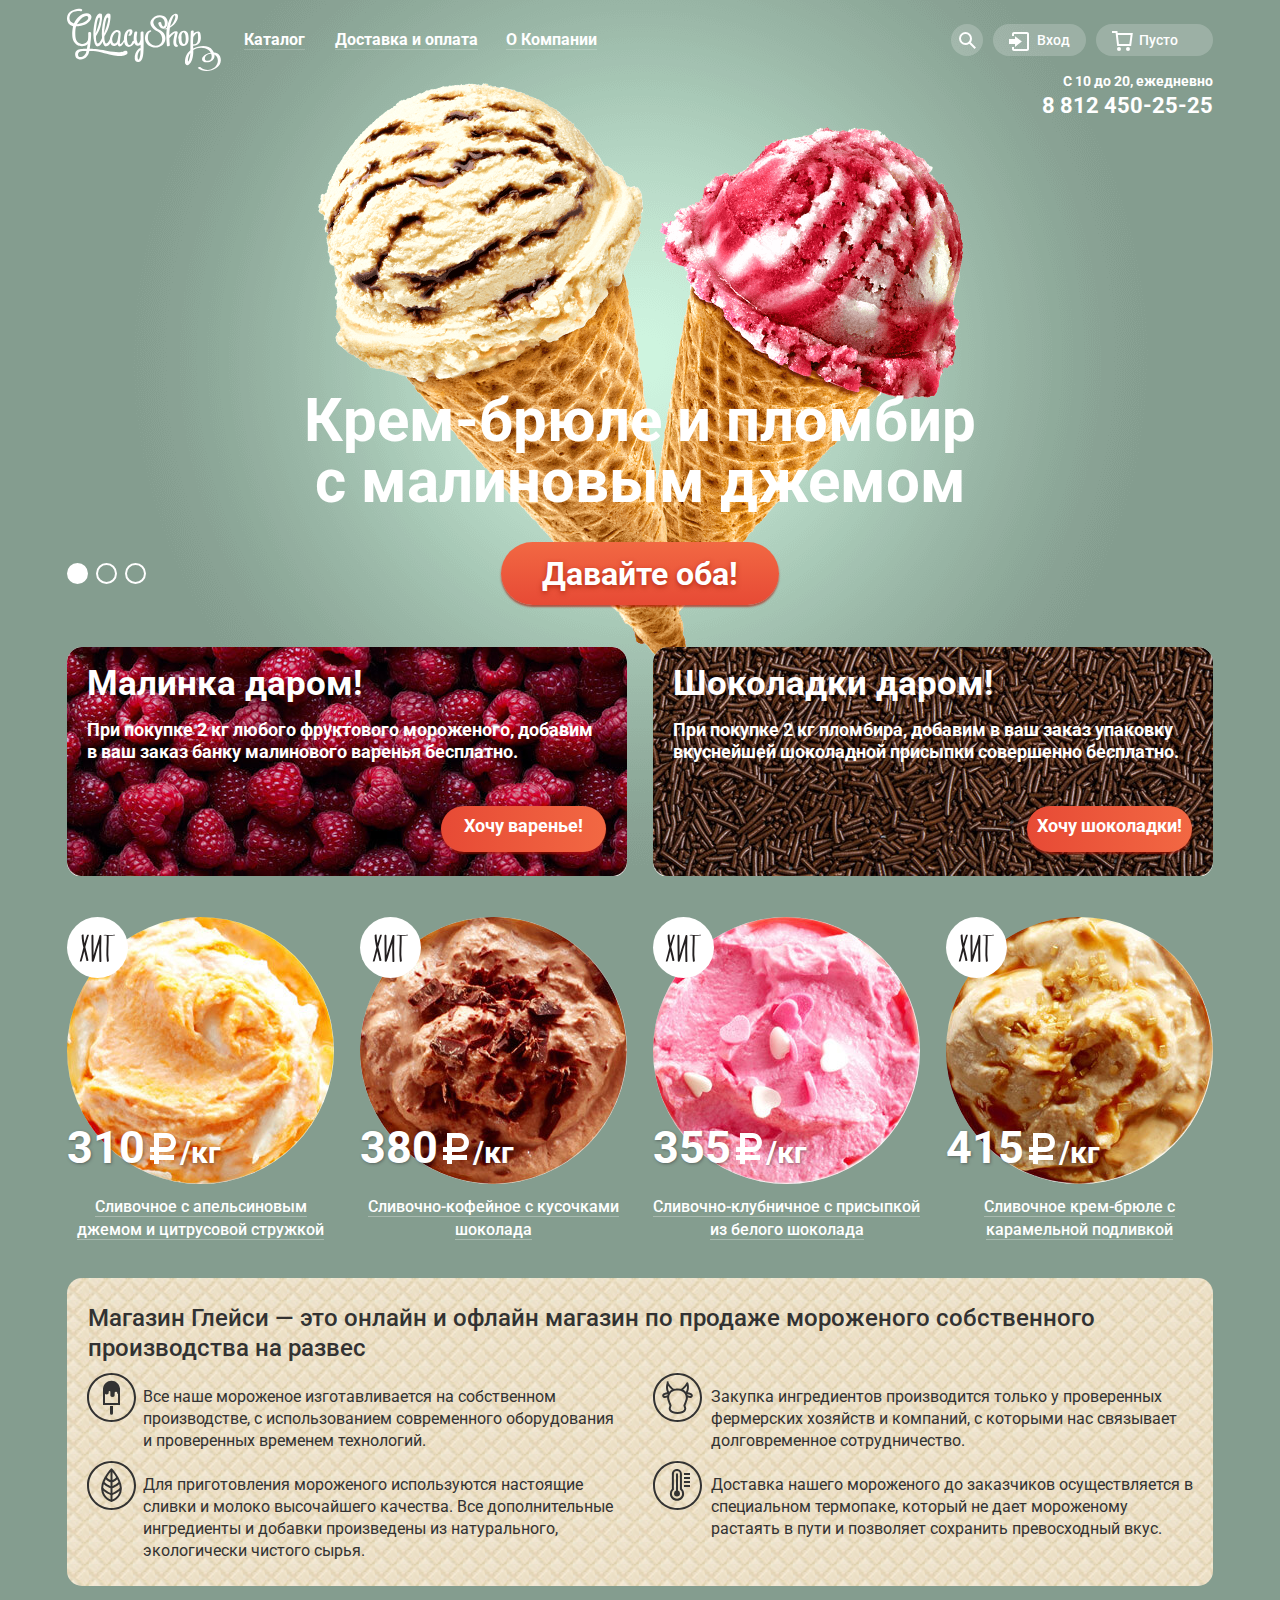
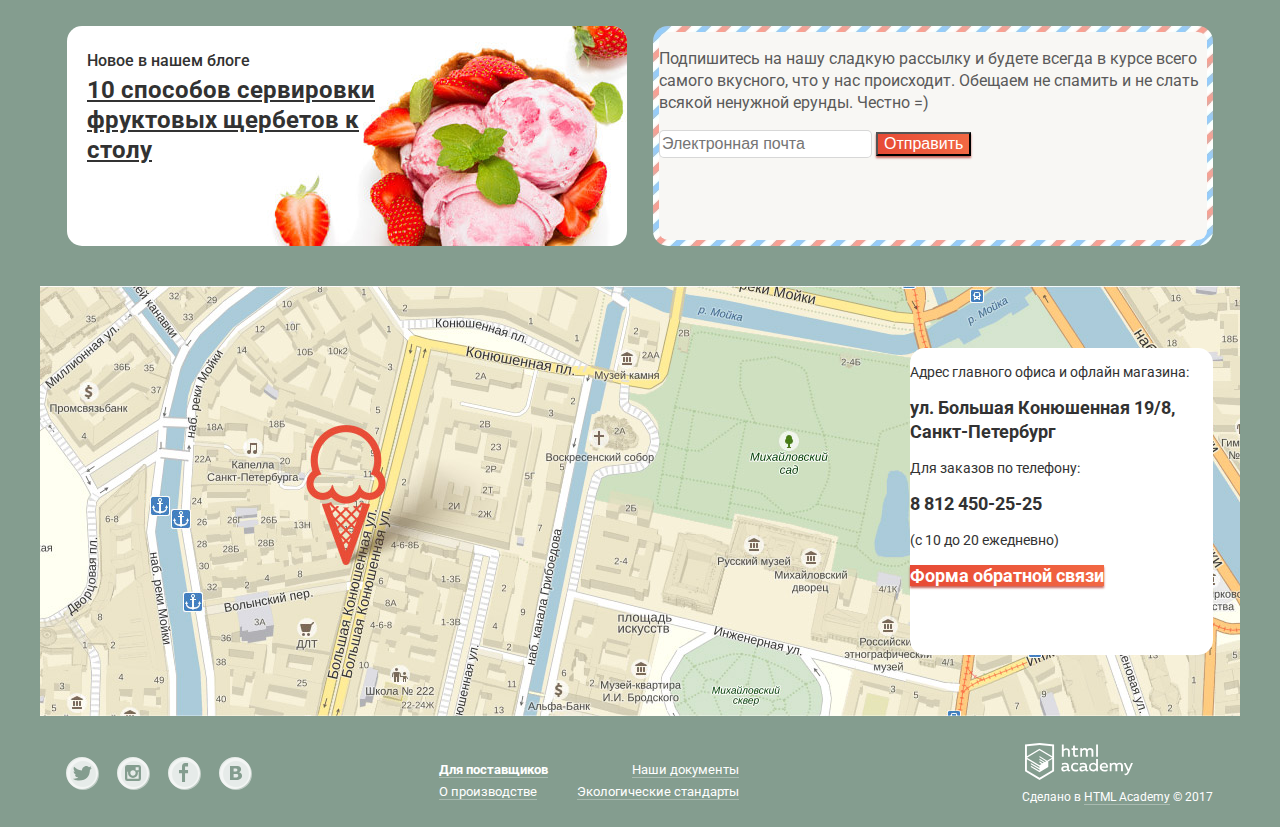
==== commit 75a0f73a: "Кусок главной страницы" ====
--- a/index.html
+++ b/index.html
@@ -139,12 +139,12 @@
 						<div class="special-offers-wrapper">
 							<div class="special-offer-raspberry">
 								<h3>Малинка даром!</h3>
-								<p>При покупке 2кг любого фруктового мороженого, добавим в ваш заказ банку малинового варенья бесплатно.</p>
+								<p>При покупке 2 кг любого фруктового мороженого, добавим в ваш заказ банку малинового варенья бесплатно.</p>
 								<a href="catalog.html" class="button special-offer-button">Хочу варенье!</a>
 							</div>
 							<div class="special-offer-chocolate">
 								<h3>Шоколадки даром!</h3>
-								<p>При покупке 2кг пломбира, добавим в ваш заказ упаковку вкуснейшей шоколадной присыпки совершенно бесплатно.</p>
+								<p>При покупке 2 кг пломбира, добавим в ваш заказ упаковку вкуснейшей шоколадной присыпки совершенно бесплатно.</p>
 								<a href="catalog.html" class="button special-offer-button">Хочу шоколадки!</a>
 							</div>
 						</div>
@@ -158,7 +158,11 @@
 									<a href="#" title="Сливочное с апельсиновым джемом и цитрусовой стружкой">
 										<img class="bestseller-item" src="img/product1.jpg" width="267" height="267" alt="Сливочное с апельсиновым джемом и цитрусовой стружкой">
 									</a>
-									<p class="price">310
+									<p class="price">
+										<span class="number">310</span>
+										<svg xmlns="http://www.w3.org/2000/svg" width="31" height="36" viewBox="0 0 31 36">
+											<path fill="#FFF" d="M11 21h7.451c5.247 0 9.5-4.253 9.5-9.5S23.698 2 18.451 2H6v14H2v5h4v3H2v5h4v4h5v-4h15v-5H11v-3zm0-14h7.451v-.03a4.53 4.53 0 0 1 0 9.06V16H11V7z"/>
+										</svg>
 										<span class="measure">/кг</span>
 									</p>
 								</div>
@@ -175,7 +179,11 @@
 									<a href="#" title="Сливочно-кофейное с кусочками шоколада">
 										<img class="bestseller-item" src="img/product2.jpg" width="267" height="267" alt="Сливочно-кофейное с кусочками шоколада">
 									</a>
-									<p class="price">380
+									<p class="price">
+										<span class="number">380</span>
+										<svg xmlns="http://www.w3.org/2000/svg" width="31" height="36" viewBox="0 0 31 36">
+											<path fill="#FFF" d="M11 21h7.451c5.247 0 9.5-4.253 9.5-9.5S23.698 2 18.451 2H6v14H2v5h4v3H2v5h4v4h5v-4h15v-5H11v-3zm0-14h7.451v-.03a4.53 4.53 0 0 1 0 9.06V16H11V7z"/>
+										</svg>
 										<span class="measure">/кг</span>
 									</p>
 								</div>
@@ -192,7 +200,11 @@
 									<a href="#" title="Сливочно-клубничное с присыпкой из белого шоколада">
 										<img class="bestseller-item" src="img/product3.jpg" width="267" height="267" alt="Сливочно-клубничное с присыпкой из белого шоколада">
 									</a>
-									<p class="price">355
+									<p class="price">
+										<span class="number">355</span>
+										<svg xmlns="http://www.w3.org/2000/svg" width="31" height="36" viewBox="0 0 31 36">
+											<path fill="#FFF" d="M11 21h7.451c5.247 0 9.5-4.253 9.5-9.5S23.698 2 18.451 2H6v14H2v5h4v3H2v5h4v4h5v-4h15v-5H11v-3zm0-14h7.451v-.03a4.53 4.53 0 0 1 0 9.06V16H11V7z"/>
+										</svg>
 										<span class="measure">/кг</span>
 									</p>
 								</div>
@@ -209,7 +221,11 @@
 									<a href="#" title="Сливочное крем-брюле с карамельной подливкой">
 										<img class="bestseller-item" src="img/product4.jpg" width="267" height="267" alt="Сливочное крем-брюле с карамельной подливкой">
 									</a>
-									<p class="price">415
+									<p class="price">
+										<span class="number">415</span>
+										<svg xmlns="http://www.w3.org/2000/svg" width="31" height="36" viewBox="0 0 31 36">
+											<path fill="#FFF" d="M11 21h7.451c5.247 0 9.5-4.253 9.5-9.5S23.698 2 18.451 2H6v14H2v5h4v3H2v5h4v4h5v-4h15v-5H11v-3zm0-14h7.451v-.03a4.53 4.53 0 0 1 0 9.06V16H11V7z"/>
+										</svg>
 										<span class="measure">/кг</span>
 									</p>
 								</div>
@@ -228,11 +244,11 @@
 							<li class="about-us-tehnology">
 								Все наше мороженое изготавливается на собственном производстве, с использованием современного оборудования и проверенных временем технологий.
 							</li>
+							<li class="about-us-partners">
+								Закупка ингредиентов  производится только у проверенных фермерских хозяйств и компаний, с которыми нас связывает долговременное сотрудничество.
+							</li>
 							<li class="about-us-production">
 								Для приготовления мороженого используются настоящие сливки и молоко высочайшего качества. Все дополнительные ингредиенты и добавки произведены из натурального, экологически чистого сырья.
-							</li>
-							<li class="about-us-partners">
-								Закупка ингредиентов  производится только у проверенных фермерских хозяйств и компаний, с которыми нас связывает долговременное сотрудничество.
 							</li>
 							<li class="about-us-delivery">
 								Доставка нашего мороженого до заказчиков осуществляется в специальном термопаке, который не дает мороженому растаять в пути и позволяет сохранить превосходный вкус.
--- a/css/style.css
+++ b/css/style.css
@@ -52,6 +52,7 @@
 }
 
 .blog-title {
+	margin: 24px 0 0 20px;
 	font-size: 16px;
 	color: #323232;
 	line-height: 22px;
@@ -64,6 +65,11 @@
 	margin-bottom: 40px;
 	margin-top: 42px;
 }
+
+.main-slider .slide {
+	padding-top: 30px;
+}
+
 
 .slide-input {
 	display: none;
@@ -136,7 +142,7 @@
 .slide2,
 .slide3 {
 	position: absolute;
-	bottom: 51px;
+	bottom: 2px;
 	left: 223px;
 	width: 700px;
 	text-align: center;
@@ -653,11 +659,20 @@
 }
 
 .slider-button {
-	font-size: 42px;
+	display: block;
+	width: 278px;
+	height: 63px;
+	margin: 30px auto 0 auto;
+	padding-top: 10px;
+	font-size: 32px;
 	color: #ffffff;
 	line-height: 44px;
 	font-weight: 700;
-	text-align: center;		
+	text-align: center;	
+	border-radius: 32px;	
+	background-image: linear-gradient(to top, #e74a35 0%, #f26843 100%);
+	box-shadow: 0 2px 2px rgba(172, 16, 0, 0.64);
+	text-shadow: 0 2px 5px rgba(160, 32, 11, 0.76)
 }
 
 .special-offer-raspberry {
@@ -677,6 +692,8 @@
 }
 
 .special-offers h3 {
+	margin: 16px auto 0 20px;
+	padding: 0;
 	font-size: 35px;
 	color: #ffffff;
 	line-height: 41px;
@@ -684,6 +701,8 @@
 }
 
 .special-offers p {
+	margin: 15px 25px 0 20px;
+	padding: 0;
 	font-size: 18px;
 	color: #ffffff;
 	line-height: 22px;
@@ -700,6 +719,13 @@
 }
 
 .special-offer-button {
+	display: block;
+	height: 46px;
+	width: 165px;
+	margin: 43px 21px auto auto;
+	padding-top: 8px;      
+	text-align: center;
+	border-radius: 23px;
 	font-size: 18px;
 	color: #ffffff;
 	line-height: 24px;
@@ -744,14 +770,22 @@
 
 .bestsellers .measure,
 .catalog-grid .measure {
+	margin-left: -18px;
 	font-size: 30px;
 	color: #ffffff;
 	line-height: 45px;
 	font-weight: 700;
 }
 
+.bestseller-name,
+.product-name {
+	margin: 5px 0 0 0;
+	padding: 0;
+	text-align: center;
+}
 .bestseller-name a,
 .product-name a {
+	text-align: center;
 	font-size: 16px;
 	color: #ffffff;
 	line-height: 22px;
@@ -769,7 +803,16 @@
 
 .image-price .price {
 	position: absolute;
-	bottom: -20px;
+	bottom: -30px;
+	text-shadow: 1px 1px 3px rgba(49, 50, 53, 0.5);
+}
+
+.image-price svg {
+	position: relative;
+	bottom: -4px;
+	left: -8px;
+	margin: 0;
+	padding: 0;
 }
 
 .bestseller-name a:hover,
@@ -785,6 +828,7 @@
 .product-background {
 	display: none;
 	position: absolute;
+	z-index: 1;
 	top:-6px;
 	left: -13px;
 	width: 293px;
@@ -799,7 +843,23 @@
 	display: block;
 }
 
+.product-background .product-button {
+	display: block;
+	position: absolute;
+	z-index: 2;
+	bottom: 22px;
+	left: 50%;
+	transform: translateX(-50%);
+	box-sizing: border-box;
+	width: 200px;
+	height: 46px;
+	text-align: center;
+	padding-top: 10px;
+	border-radius: 21px;
+}
+
 .about-us {
+	margin-top: -3px;
 	margin-bottom: 40px;
 	border-radius: 15px;
 	background-image: url(../img/pattern-bg1.jpg);
@@ -808,6 +868,9 @@
 }
 
 .about-us-title {
+	margin-left: 21px;
+	padding-top: 25px;
+	margin-bottom: 25px;
 	font-size: 24px;
 	color: #323232;
 	line-height: 30px;
@@ -815,7 +878,64 @@
 }
 
 .about-us-list {
+	display: flex;
+	flex-wrap: wrap;
+	margin: 0;
+	padding: 0;
 	list-style: none;
+}
+
+.about-us-list li {
+	position: relative;
+	width: 492px;
+	margin-top: -2px;
+	margin-left: 76px;
+	padding-right: 10px;
+	padding-bottom: 24px;
+}
+
+.about-us-tehnology::before {
+	position: absolute;
+	content: "";
+	width: 49px;
+	height: 49px;
+	left: -56px;
+	top: -13px;
+	background-image: url(../img/ice-cream.svg);
+	background-repeat: no-repeat;
+}
+
+.about-us-partners::before {
+	position: absolute;
+	content: "";
+	width: 49px;
+	height: 49px;
+	left: -58px;
+	top: -13px;
+	background-image: url(../img/cow.svg);
+	background-repeat: no-repeat;
+}
+
+.about-us-production::before {
+	position: absolute;
+	content: "";
+	width: 49px;
+	height: 49px;
+	left: -56px;
+	top: -13px;
+	background-image: url(../img/eco.svg);
+	background-repeat: no-repeat;
+}
+
+.about-us-delivery::before {
+	position: absolute;
+	content: "";
+	width: 49px;
+	height: 49px;
+	left: -58px;
+	top: -13px;
+	background-image: url(../img/thermometer.svg);
+	background-repeat: no-repeat;
 }
 
 .blog-newsletter {
@@ -829,7 +949,12 @@
 	color: #323232;
 	line-height: 30px;
 	font-weight: 700;
-	border-bottom: 2px solid rgb(50, 50, 50);
+	text-decoration: underline;
+}
+
+.from-blog p {
+	margin: 3px 0 0 20px;
+	width: 290px;	
 }
 
 .from-blog a:hover,
@@ -839,7 +964,7 @@
 	color: #e84d37;
 	line-height: 30px;
 	font-weight: 700;
-	border-bottom: 2px solid rgb(232, 77, 55);
+	text-decoration: underline;
 }
 
 .from-blog {
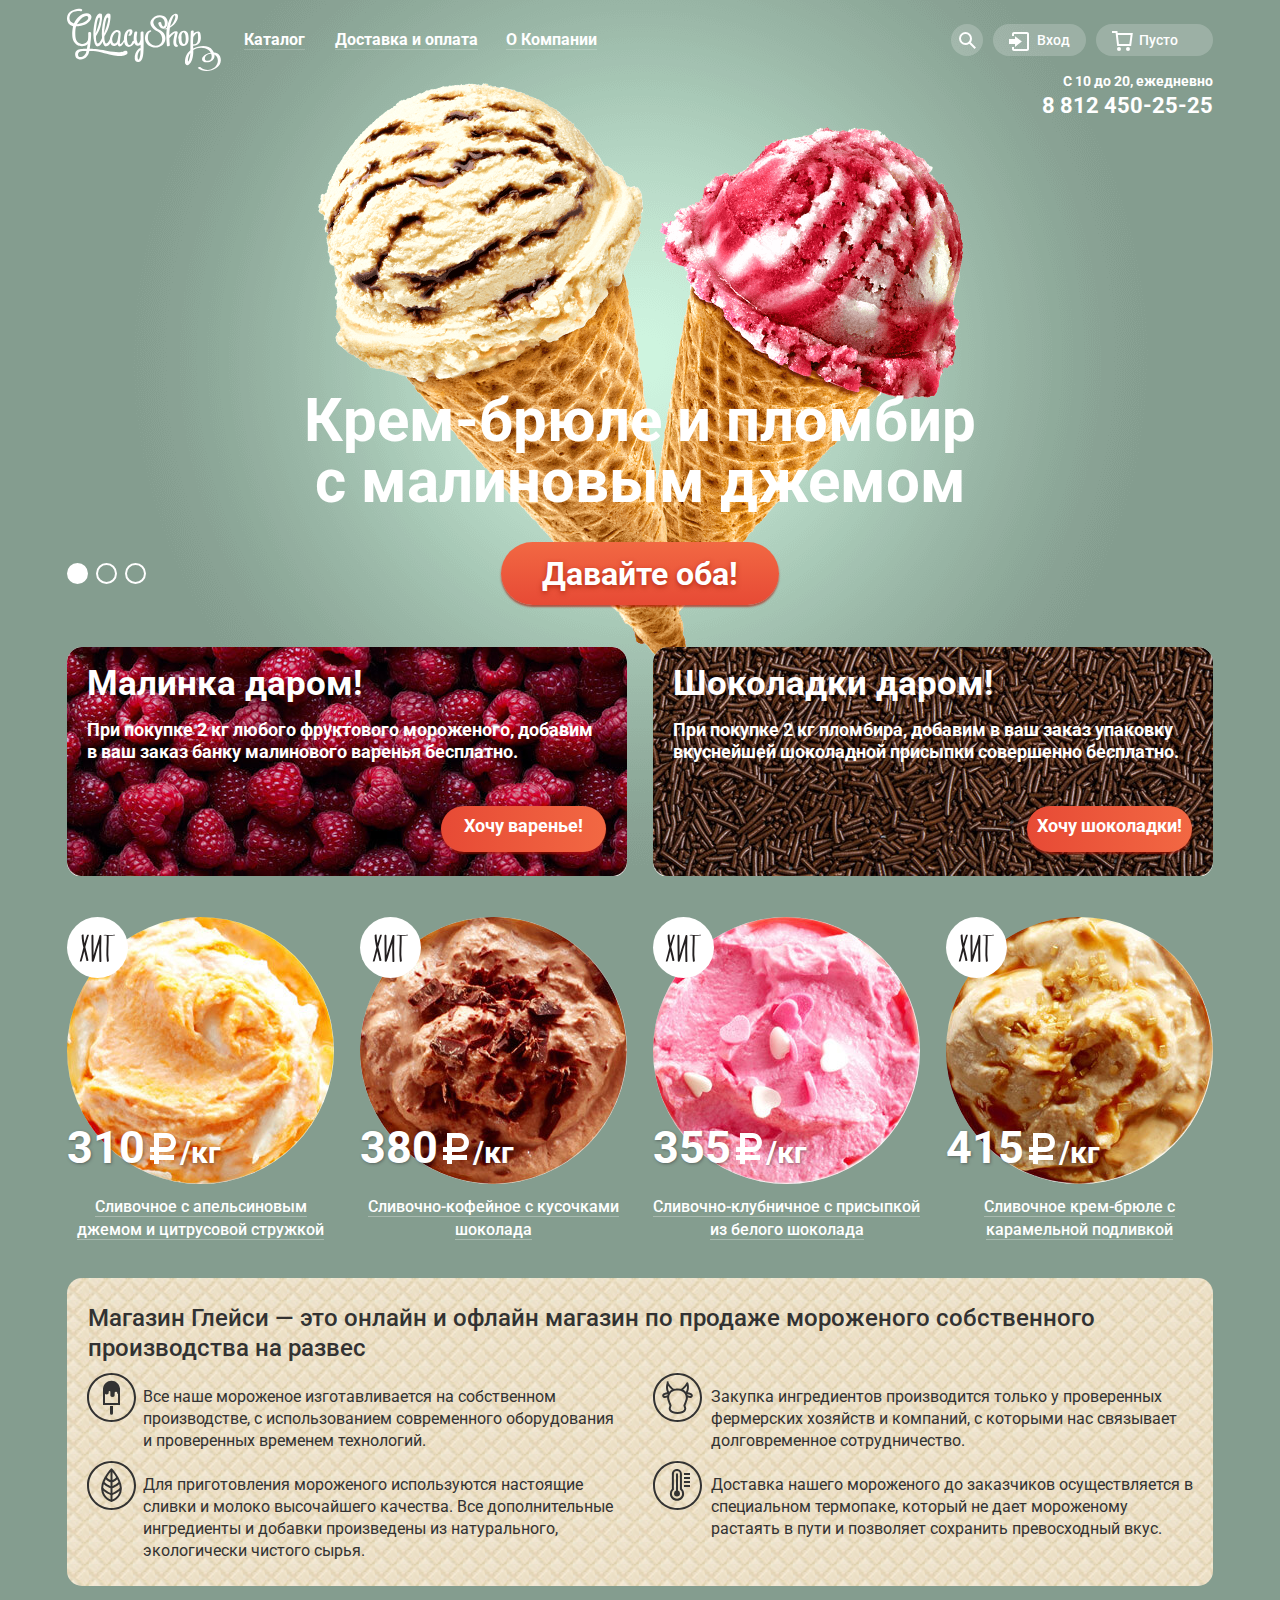
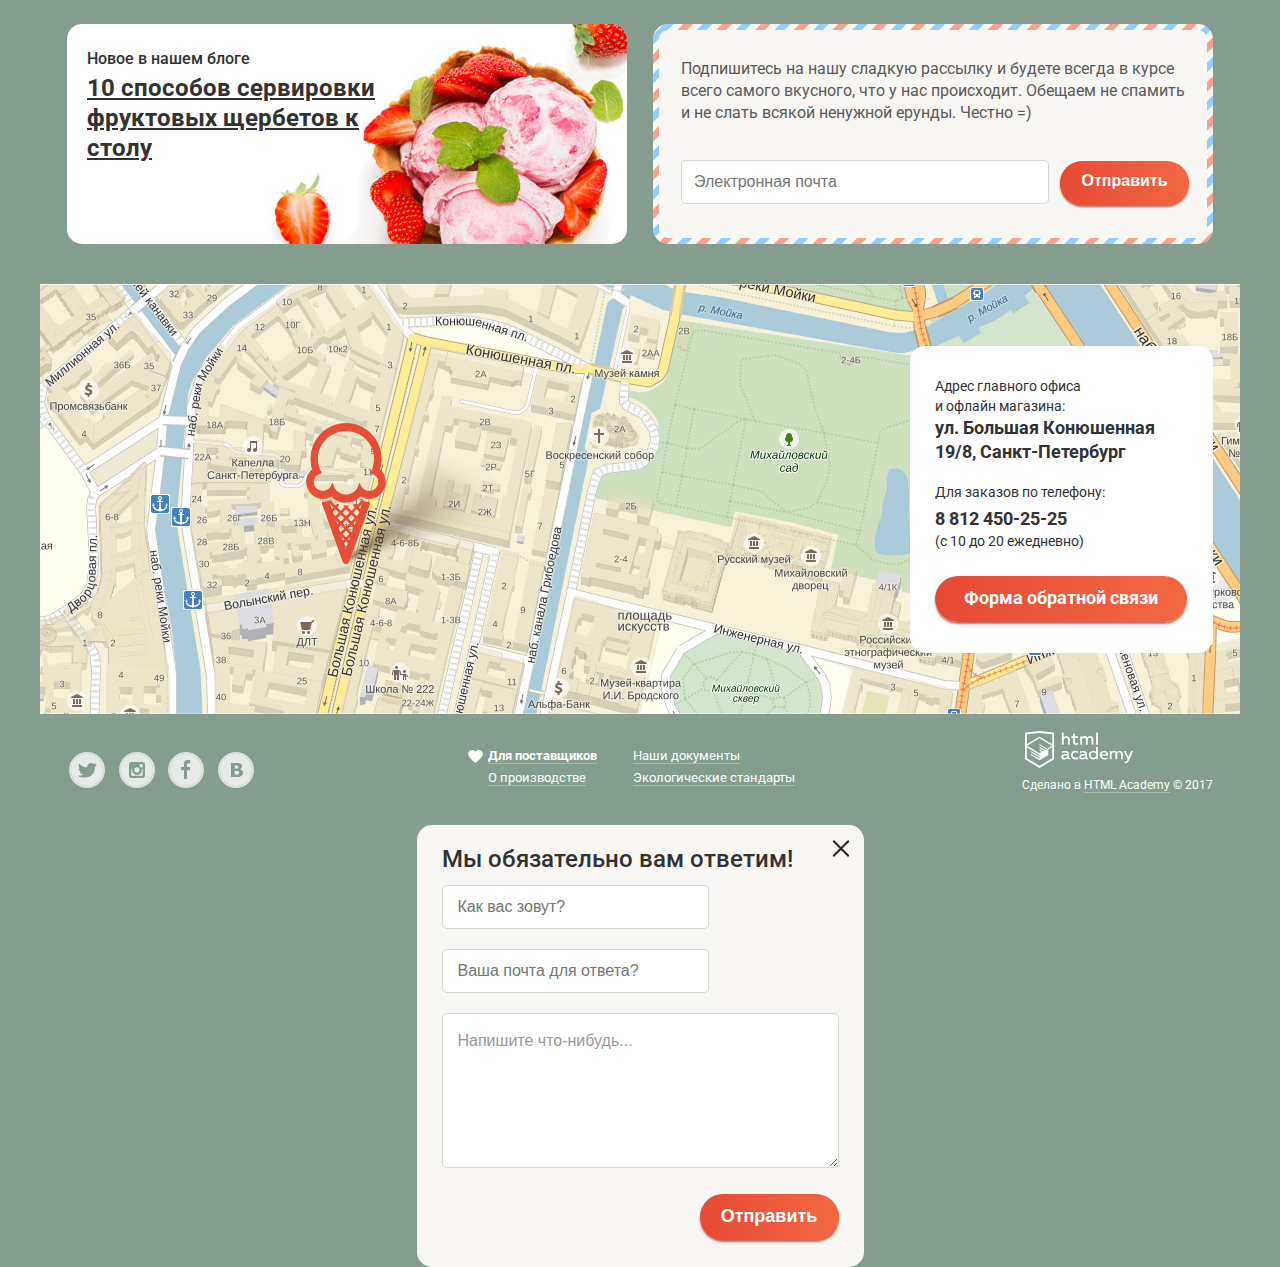
==== commit a09659fc: "Главная страница" ====
--- a/index.html
+++ b/index.html
@@ -279,13 +279,13 @@
 						<h2 class="visually-hidden">Контакты</h2>
 						<img src="img/map.jpg" width="1200" height="430" alt="Адрес главного офиса и офлайн магазина: ул. Большая Конюшенная 19/8, Санкт-Петербург">
 						<div class="address">
-							<p>Адрес главного офиса и офлайн магазина:</p>
-							<p>
+							<p class="address-text">Адрес главного офиса<br> и офлайн магазина:</p>
+							<p class="address-city">
 								<b>ул. Большая Конюшенная 19/8, Санкт-Петербург</b>
 							</p>
-							<p>Для заказов по телефону:</p>
+							<p class="for-orders">Для заказов по телефону:</p>
 							<a class="phone" href="tel:88124502525">8 812 450-25-25</a>
-							<p>(с 10 до 20 ежедневно)</p> 
+							<p class="open">(с 10 до 20 ежедневно)</p> 
 							<p>
 								<a href="feedback-form.html" class="button feedback-button">Форма обратной связи</a>
 							</p>
@@ -379,11 +379,13 @@
 							<label for="user-email" class="visually-hidden">Ваша почта для ответа?</label>
 						</p>
 						<p>
-							<textarea class="user-message" name="user-message" rows="10" cols="10">Напишите что-нибудь...</textarea>
+							<textarea class="user-message" name="user-message" rows="7" cols="30">Напишите что-нибудь...</textarea>
 						</p>
-						<button class="button" type="submit">Войти</button>
+						<button class="button" type="submit">Отправить</button>
 					</form>
-					<button class="modal-close" type="button">Закрыть</button>
+					<button class="modal-close" type="button">
+						<span class="visually-hidden">Закрыть</span>
+					</button>
 				</section>  
 			</div> 
 		</div>
--- a/css/style.css
+++ b/css/style.css
@@ -539,6 +539,7 @@
 	font-weight: 700;	
 	border-radius: 23px;
 	outline: none;
+	border: none;
 }
  
 .login-form a {
@@ -799,6 +800,7 @@
 
 .image-price {
 	position: relative;
+	z-index: 5;
 }
 
 .image-price .price {
@@ -813,6 +815,16 @@
 	left: -8px;
 	margin: 0;
 	padding: 0;
+}
+
+.bestsellers-items > img {
+	z-index: 6;
+}
+
+.bestseller-name,
+.product-name {
+	position: relative;
+	z-index: 6;
 }
 
 .bestseller-name a:hover,
@@ -860,7 +872,7 @@
 
 .about-us {
 	margin-top: -3px;
-	margin-bottom: 40px;
+	margin-bottom: 38px;
 	border-radius: 15px;
 	background-image: url(../img/pattern-bg1.jpg);
 	background-repeat: repeat;
@@ -977,6 +989,7 @@
 }
 
 .newsletter p {
+	margin: 28px 10px 0 22px;
 	color: #5a5a5a;
 }
 
@@ -986,7 +999,7 @@
 	min-height: 220px;
 
 	background-color: #ffffff;
-	background-image: url(../img/post-outer.jpg);
+	background-image: url(../img/bg-post.svg);
 	background-repeat: repeat;
 	border-radius: 15px;
 }
@@ -1003,6 +1016,12 @@
 }
 
 .newsletter-form input[type="email"] {
+	display: inline-block;
+	margin-left: 22px;
+	margin-top: 36px;
+	padding-left: 12px;
+	width: 368px;
+	height: 44px;
 	font-size: 16px;
 	color: #999999;
 	line-height: 24px;
@@ -1013,10 +1032,36 @@
 	border-radius: 5px;
 }
 
+.newsletter button {
+	display: inline-block;
+	width: 129px;
+	height: 44px;
+	margin-left: 7px;
+	padding-bottom: 12px;
+	padding-top: 9px;
+	vertical-align: middle;
+	color: #fff;
+	font-weight: 700;
+	border-radius: 23px;
+	border: none;
+	outline: none;
+}
+
 .contact {
 	width: 1200px;
 	margin: 0 auto;
 	position: relative;
+}
+
+.contact::before {
+	position: absolute;
+	left: 266px;
+	top: 140px;
+	content: "";
+	width: 80px;
+	height: 140px;
+	background-image: url(../img/pin.svg);
+	background-repeat: no-repeat;
 }
 
 .address {
@@ -1025,17 +1070,29 @@
 	right: 27px;
 	width: 303px;
 	min-height: 307px;
+	padding: 30px 25px;
 	background-color: #ffffff;	
 	border-radius: 15px;
 }
 
 .address p {
+	margin:0;
+	margin-bottom: 0px;
+	padding:0;
 	font-size: 14px;
 	color: #323232;
 	line-height: 20px;
 	font-weight: 400;
 }
 
+.address .address-city {
+	margin-bottom: 18px;
+}
+
+.address .for-orders {
+	margin-bottom: 5px;
+}
+
 .address b {
 	font-size: 18px;
 	color: #323232;
@@ -1048,6 +1105,10 @@
 	color: #323232;
 	line-height: 24px;
 	font-weight: 700;
+}
+
+.address .open {
+	margin-bottom: 25px;
 }
 
 .address .phone:hover,
@@ -1057,25 +1118,35 @@
 }
 
 .feedback-button {
+	display: block;
+	width: 252px;
+	height: 46px;
+	padding-top: 10px;
+	text-align: center;
 	font-size: 18px;
 	line-height: 24px;
 	font-weight: 700;	
+	border-radius: 23px;
+	outline: none;
 }
 
 .main-footer {
 	display: flex;
 	justify-content: space-between;
 	min-height: 105px;
-	padding-top: 36px;
+	padding-top: 26px;
 }
 
 .footer-social ul {
 	display: flex;
 	align-items: center;
 	justify-content: space-between;
+	flex-wrap: wrap;
 	min-width: 185px;
 	list-style: none;
 	margin: 0;
+	margin-top: 6px;
+	margin-left: 2px;
 	padding: 0;
 }
 
@@ -1083,10 +1154,17 @@
 	position: relative;
 }
 
+.footer-social a {
+	width: 32px;
+	height: 32px;
+	box-sizing: content-box;
+	border: 2px solid rgba(255, 255, 255, 0.7);
+}
+
 .footer-social svg {
 	position: absolute;
-	top: -1px;
-	left: -1px;
+	top: 2px;
+	left: 2px;
 }
 
 .social-button {
@@ -1101,23 +1179,37 @@
 .social-button:hover,
 .social-button:focus {
 	fill: #fff;
-	border: 3px solid rgba(255, 255, 255, 0.7);
+	border: 2px solid rgba(255, 255, 255, 0.7);
 }
 
 .social-button:active {
 	fill: #e9e9e9;
-	border: 3px solid #e9e9e9;
+	border: 2px solid #e9e9e9;
 }
 
 .footer-documents ul {
 	display: flex;
-	justify-content: space-between;
+	justify-content: flex-start;
 	align-items: center;
 	flex-wrap: wrap;
-	width: 300px;
-	margin: 0;
+	width: 330px;
+	margin: 0;
+	margin-top: -2px;
 	padding: 0;
 	list-style: none;
+}
+
+.footer-documents li {
+	position: relative;
+	width: 50%;
+}
+
+.footer-documents li:nth-child(2n-1) {
+	left: 15px;
+}
+
+.footer-documents li:nth-child(2n) {
+	left: -5px;
 }
 
 .footer-documents a {
@@ -1136,17 +1228,24 @@
 }
 
 .footer-documents .suppliers {
+	position: relative;
 	font-weight: 700;
 }
 
-
-.footer-documents {
-	min-width: 320px;
-}
+.footer-documents .suppliers::before {
+	position: absolute;
+	content: "";
+	top: 2px;
+	left: -20px;
+	width: 15px;
+	height: 13px;
+	background-image: url(../img/heart.svg)
+}
+
 
 .footer-copyright {
 	position: relative;
-	width: 267px;
+	width: 192px;
 	margin-top: 30px;
 	text-align: right;
 	font-size: 12px;
@@ -1174,31 +1273,64 @@
 }
 
 .modal-feedback {
-	display: none;
-	width: 477px;
+	position: relative;
+	display: flex;
+	flex-direction: column;
+	justify-content: space-between;
+	width: 447px;
 	min-height: 442px;
-
+	margin: 0 auto;
+	padding: 20px 25px 27px;
 	background-color: #f8f7f4;
-	border-radius: 5px;
+	border-radius: 15px;
 }
 
 .modal-feedback h2 {
+	margin: 0;
+	padding: 0;
 	font-size: 24px;
 	color: #323232;
 	line-height: 28px;
 	font-weight: 500;	
 }
 
+.modal-feedback .modal-close {
+	position: absolute;
+	top: 15px;
+	right: 15px;
+	display: block;
+	width: 17px;
+	height: 18px;
+	border: none;
+	background: url(../img/cross-big.svg) no-repeat;
+}
+
+.feedback-form {
+	display: flex;
+	flex-direction: column;
+	justify-content: space-between;
+	height: 355px;
+}
+
 .feedback-form button {
+	align-self: flex-end;
+	width: 139px;	
+	height: 46px;
+	padding-bottom: 10px;
+	padding-top: 8px;
 	font-size: 18px;
 	color: #ffffff;
 	line-height: 24px;
 	font-weight: 700;	
-}
+	border-radius: 23px;
+	outline: none;
+	border: none;
+	}
 
 .feedback-form input[type="text"],
 .feedback-form input[type="email"],
 .feedback-form textarea {
+	padding-left: 15px;
 	font-size: 16px;
 	color: #999999;
 	line-height: 24px;
@@ -1225,8 +1357,14 @@
 }
 
 .feedback-form textarea {
-	width: 429px;
-	height: 155px;	
+	height: 155px;
+	width: 397px;
+	padding-top: 15px;	
+}
+
+.feedback-form p {
+	margin: 0;
+	padding: 0;
 }
 
 .newsletter-form input:hover,
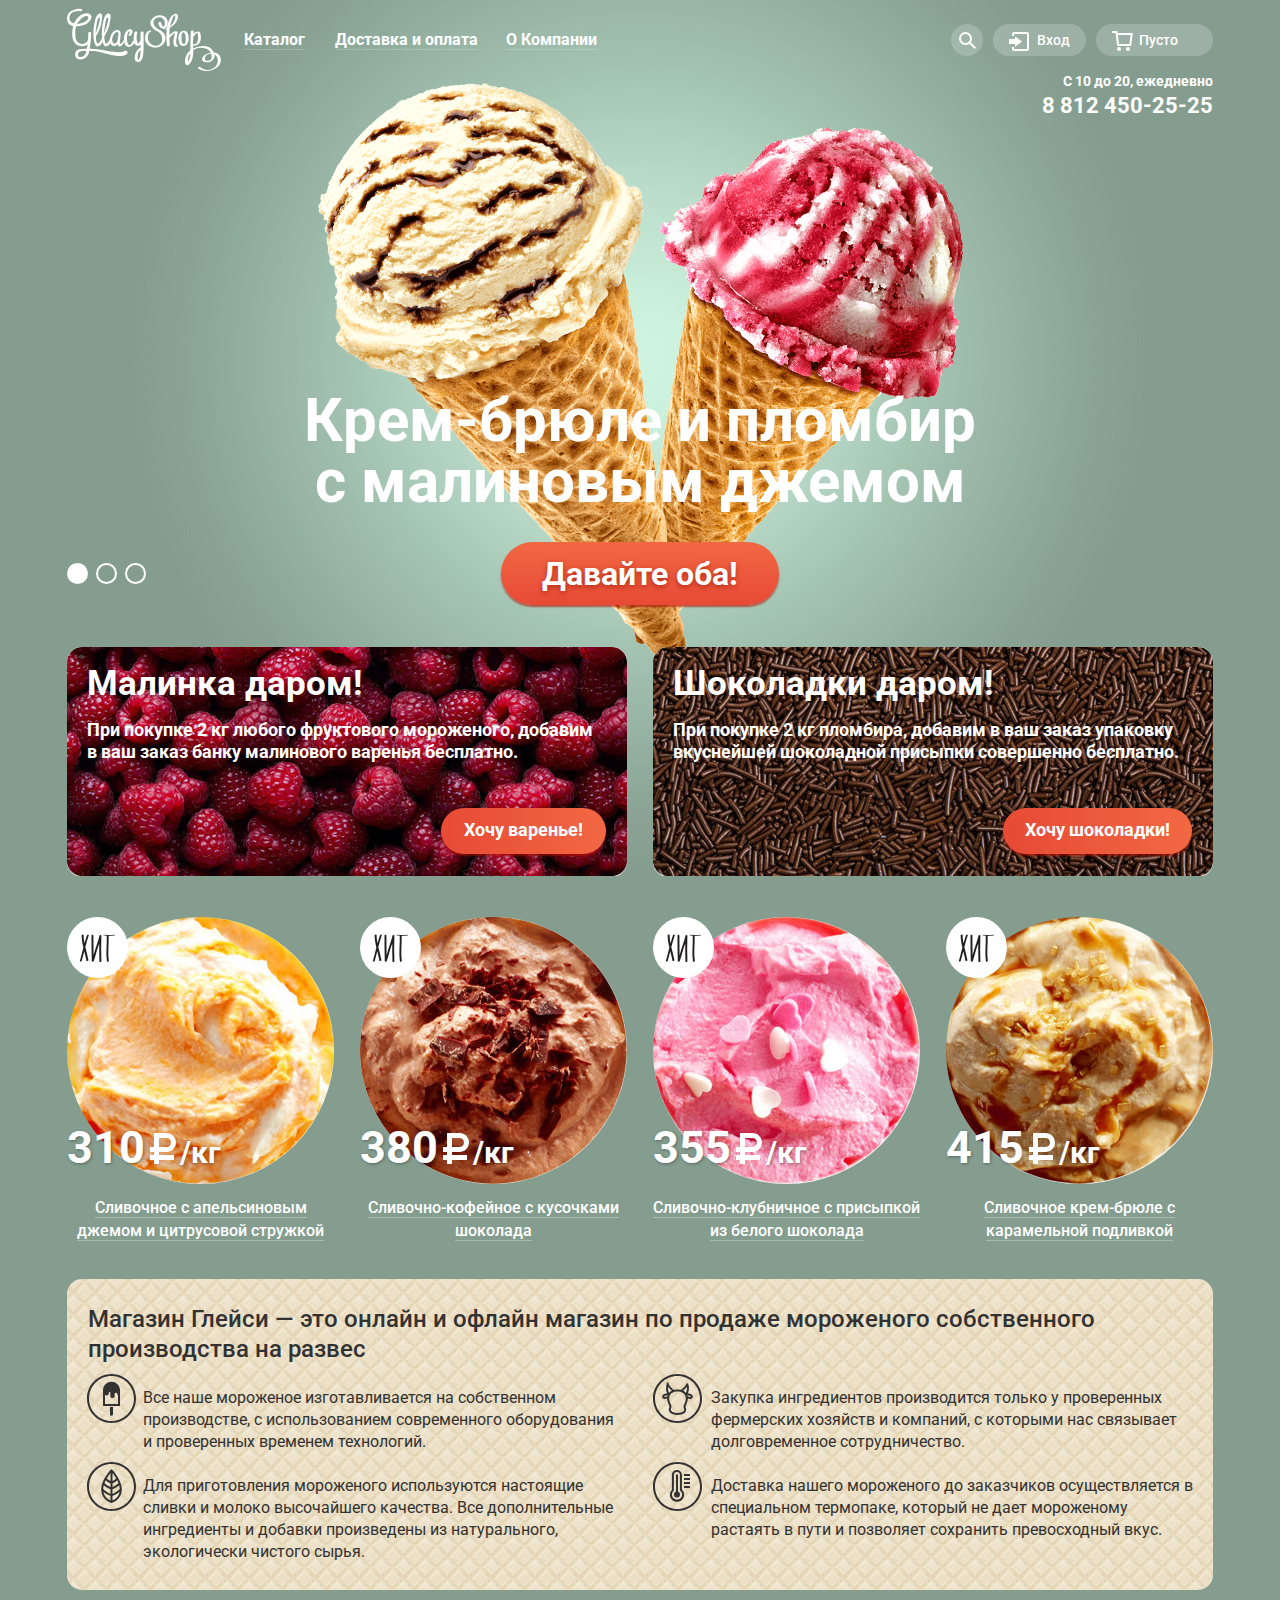
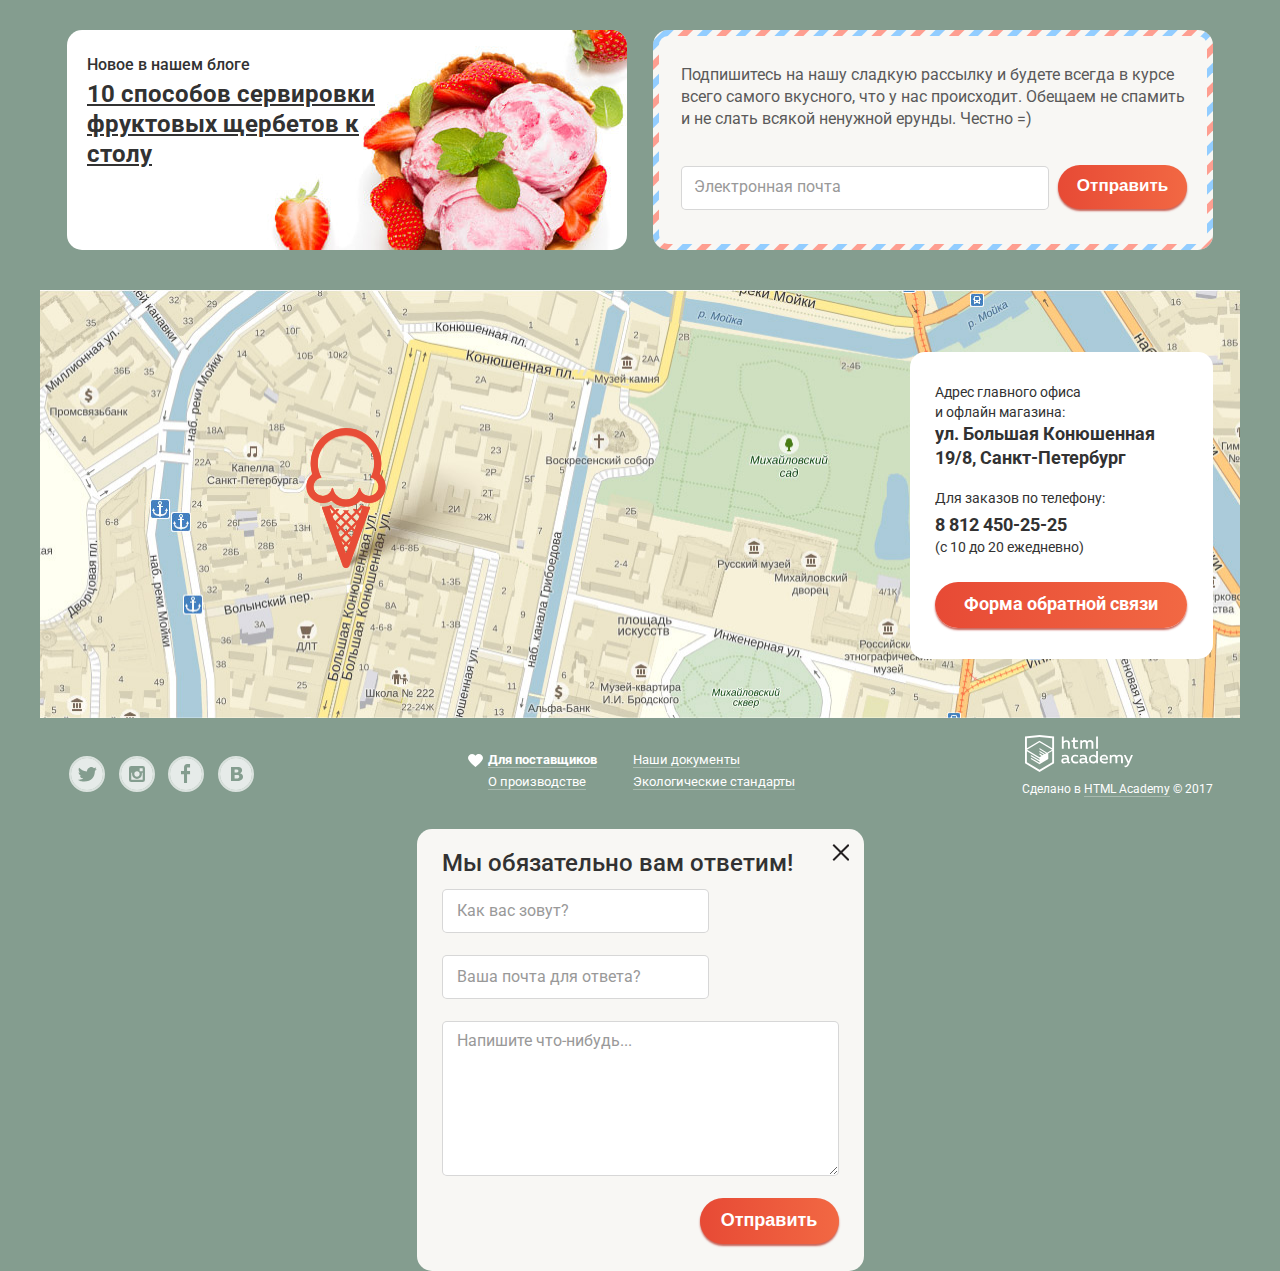
==== commit 394ae04c: "Декоративные элементы" ====
--- a/index.html
+++ b/index.html
@@ -57,7 +57,10 @@
 								</svg>
 							</div>
 							<div class="modal modal-search">
-								<input type="text" name="search" id="search" placeholder="Что ищем?">
+								<input type="text" name="search" id="search" placeholder="">
+								<div class="pseudo">
+									<label class="pseudo-placeholder" for="search">Что ищем?</label>
+								</div>
 							</div>
 						</div>
 						<div class="login-link">
@@ -73,15 +76,15 @@
 							</a>
 							<div class="modal modal-login">
 								<h2 class="visually-hidden">Авторизация</h2>
-								<form class="login-form" action="#" method="post">
-									<p>
-										<input class="login-email" type="email" name="e-mail" id="e-mail" placeholder="Электронная почта">
-										<label for="e-mail" class="visually-hidden">Электронная почта</label>
-									</p>
-									<p>
-										<input class="login-password" type="password" name="password" id="password" placeholder="Пароль">
-										<label for="password" class="visually-hidden">Пароль</label>
-									</p>
+								<form class="login-form" action="#" method="post">								
+									<input class="login-email" type="email" name="e-mail" id="e-mail" placeholder="">
+									<div class="pseudo">
+										<label class="pseudo-placeholder" for="e-mail">Электронная почта</label>
+									</div>
+									<input class="login-password" type="password" name="password" id="password" placeholder="">
+									<div class="pseudo">
+										<label class="pseudo-placeholder" for="password">Пароль</label>
+									</div>									
 									<div class="login-form-bottom">
 										<button class="button" type="submit">Войти</button>
 										<p class="login-password-info">
@@ -112,8 +115,8 @@
 					</div>
 				</header>
 			</div>
-			<div class="container">
-				<main> 
+			<main> 
+				<div class="container">				
 					<h1 class="visually-hidden">Магазин мороженого Gllasy Shop</h1>
 					<section class="main-slider">
 						<div class="slide slide1">						
@@ -153,7 +156,7 @@
 						<h2 class="visually-hidden">Хиты продаж</h2>
 						<ul class="bestsellers-list">
 							<li class="bestsellers-items">
-								<img class="bestseller-label" src="img/hit.svg" alt="Хит" width="61px" height="61px">
+								<img class="bestseller-label" src="img/hit.svg" alt="Хит" width="61" height="61">
 								<div class="image-price">
 									<a href="#" title="Сливочное с апельсиновым джемом и цитрусовой стружкой">
 										<img class="bestseller-item" src="img/product1.jpg" width="267" height="267" alt="Сливочное с апельсиновым джемом и цитрусовой стружкой">
@@ -174,7 +177,7 @@
 								</div> 								
 							</li>
 							<li class="bestsellers-items">
-								<img class="bestseller-label" src="img/hit.svg" alt="Хит" width="61px" height="61px">
+								<img class="bestseller-label" src="img/hit.svg" alt="Хит" width="61" height="61">
 								<div class="image-price">
 									<a href="#" title="Сливочно-кофейное с кусочками шоколада">
 										<img class="bestseller-item" src="img/product2.jpg" width="267" height="267" alt="Сливочно-кофейное с кусочками шоколада">
@@ -195,7 +198,7 @@
 								</div>								
 							</li>
 							<li class="bestsellers-items">
-								<img class="bestseller-label" src="img/hit.svg" alt="Хит" width="61px" height="61px">
+								<img class="bestseller-label" src="img/hit.svg" alt="Хит" width="61" height="61">
 								<div class="image-price">
 									<a href="#" title="Сливочно-клубничное с присыпкой из белого шоколада">
 										<img class="bestseller-item" src="img/product3.jpg" width="267" height="267" alt="Сливочно-клубничное с присыпкой из белого шоколада">
@@ -216,7 +219,7 @@
 								</div>								
 							</li>
 							<li class="bestsellers-items">
-								<img class="bestseller-label" src="img/hit.svg" alt="Хит" width="61px" height="61px">
+								<img class="bestseller-label" src="img/hit.svg" alt="Хит" width="61" height="61">
 								<div class="image-price">
 									<a href="#" title="Сливочное крем-брюле с карамельной подливкой">
 										<img class="bestseller-item" src="img/product4.jpg" width="267" height="267" alt="Сливочное крем-брюле с карамельной подливкой">
@@ -267,31 +270,33 @@
 								<h2 class="visually-hidden">Рассылка</h2>
 								<p>Подпишитесь на нашу сладкую рассылку и будете всегда в курсе всего самого вкусного, что у нас происходит. Обещаем не спамить и не слать всякой ненужной ерунды. Честно =) </p>
 								<form class="newsletter-form" action="#" method="post">
-									<input type="email" name="e-mail" value="" id="newsletter" placeholder="Электронная почта">
-									<label for="newsletter" class="visually-hidden">Электронная почта</label>
+									<input type="email" name="newsletter" value="" id="newsletter" placeholder="">
+									<div class="pseudo">
+										<label class="pseudo-placeholder" for="newsletter">Электронная почта</label>
+									</div>
 									<button class="button" type="submit">Отправить</button>
 								</form>
 							</div>
 						</section>
 					</div>
 				</div>
-					<section class="contact">
-						<h2 class="visually-hidden">Контакты</h2>
-						<img src="img/map.jpg" width="1200" height="430" alt="Адрес главного офиса и офлайн магазина: ул. Большая Конюшенная 19/8, Санкт-Петербург">
-						<div class="address">
-							<p class="address-text">Адрес главного офиса<br> и офлайн магазина:</p>
-							<p class="address-city">
-								<b>ул. Большая Конюшенная 19/8, Санкт-Петербург</b>
-							</p>
-							<p class="for-orders">Для заказов по телефону:</p>
-							<a class="phone" href="tel:88124502525">8 812 450-25-25</a>
-							<p class="open">(с 10 до 20 ежедневно)</p> 
-							<p>
-								<a href="feedback-form.html" class="button feedback-button">Форма обратной связи</a>
-							</p>
-						</div>
-					</section>
-				</main>
+				<section class="contact">
+					<h2 class="visually-hidden">Контакты</h2>
+					<img src="img/map.jpg" width="1200" height="428" alt="Адрес главного офиса и офлайн магазина: ул. Большая Конюшенная 19/8, Санкт-Петербург">
+					<div class="address">
+						<p class="address-text">Адрес главного офиса<br> и офлайн магазина:</p>
+						<p class="address-city">
+							<b>ул. Большая Конюшенная 19/8, Санкт-Петербург</b>
+						</p>
+						<p class="for-orders">Для заказов по телефону:</p>
+						<a class="phone" href="tel:88124502525">8 812 450-25-25</a>
+						<p class="open">(с 10 до 20 ежедневно)</p> 
+						<p>
+							<a href="feedback-form.html" class="button feedback-button">Форма обратной связи</a>
+						</p>
+					</div>
+				</section>
+			</main>
 			<div class="container">
 				<footer class="main-footer">
 					<div class="footer-social">
@@ -370,17 +375,18 @@
 				<section class="modal modal-feedback">
 					<h2>Мы обязательно вам ответим!</h2>
 					<form class="feedback-form" action="#" method="post">
-						<p>
-							<input class="user-name" type="text" name="user-name" id="user-name" placeholder="Как вас зовут?">
-							<label for="user-name" class="visually-hidden">Как вас зовут?</label>
-						</p>
-						<p>
-							<input class="user-email" type="email" name="user-email" id="user-email" placeholder="Ваша почта для ответа?">
-							<label for="user-email" class="visually-hidden">Ваша почта для ответа?</label>
-						</p>
-						<p>
-							<textarea class="user-message" name="user-message" rows="7" cols="30">Напишите что-нибудь...</textarea>
-						</p>
+						<input class="user-name" type="text" name="user-name" id="user-name" placeholder="">
+						<div class="pseudo">
+							<label class="pseudo-placeholder" for="user-name">Как вас зовут?</label>
+						</div>
+						<input class="user-email" type="email" name="user-email" id="user-email" placeholder="">
+						<div class="pseudo">
+							<label class="pseudo-placeholder" for="user-email">Ваша почта для ответа?</label>
+						</div>
+						<textarea class="user-message" name="user-message" id="user-message" rows="7" cols="30"></textarea>
+						<div class="pseudo">
+							<label class="pseudo-placeholder" for="user-message">Напишите что-нибудь...</label>
+						</div>
 						<button class="button" type="submit">Отправить</button>
 					</form>
 					<button class="modal-close" type="button">
--- a/css/style.css
+++ b/css/style.css
@@ -430,19 +430,71 @@
 	box-shadow: 0 20px 20px rgba(0, 0, 0, 0.4);
 }
 
+.pseudo {
+	position: relative;
+}
+
+.modal-search .pseudo-placeholder {
+	position: absolute;
+  top: -55px;
+  left: 30px;
+  color: rgb(153, 153, 153);
+  font-size: 16px;
+  line-height: 24px;
+  transition-duration: 0.3s;
+  cursor: text;
+}
+
+.login-form .pseudo-placeholder {
+	position: absolute;
+  top: -50px;
+  left: 15px;
+  color: rgb(153, 153, 153);
+  font-size: 16px;
+  line-height: 24px;
+  transition-duration: 0.3s;
+  cursor: text;
+}
+
+.newsletter-form .pseudo-placeholder {
+	position: absolute;
+  top: 5px;
+  left: -370px;
+  color: rgb(153, 153, 153);
+  font-size: 16px;
+  line-height: 24px;
+  transition-duration: 0.3s;
+  cursor: text;
+}
+
+.modal-search input:focus ~ .pseudo .pseudo-placeholder,
+.login-form input:focus + .pseudo .pseudo-placeholder,
+.newsletter-form input:focus ~ .pseudo .pseudo-placeholder
+ {
+	font-size: 11px;
+  line-height: 13px;
+  color: rgb(91, 157, 223);
+  transform: translateY(-22px);
+}
+
 .search-block:after {
 	content: "";
 	height: 30px;
+	width: 30px;
 	position: absolute;
 	z-index: 2;
 	top: 20px;
-	left: 0;
+	left: -10px;
 	right: 0;	
 }
 
 .search-block:hover .modal-search {
 	display: block;
 	background-color: rgb(248, 247, 244);
+}
+
+.search-block:hover {
+	background-color: rgb(255, 255, 255);
 }
 
 .modal-search input[type="text"] {
@@ -505,9 +557,16 @@
 	display: block;
 }
 
+.login-link:hover a {
+	color: #323232;
+	background-color: #ffffff;
+}
+
 .login-form input[type="password"],
 .login-form input[type="email"] {
 	display: block;
+	margin-top: 1em;
+	margin-bottom: 1em;
 	padding-left: 15px;
 	width: 100%;
 	height: 44px;
@@ -722,15 +781,23 @@
 .special-offer-button {
 	display: block;
 	height: 46px;
-	width: 165px;
-	margin: 43px 21px auto auto;
-	padding-top: 8px;      
+	margin: 45px 21px auto auto;
+	padding: 10px 8px 0 8px;      
 	text-align: center;
+	vertical-align: middle;
 	border-radius: 23px;
 	font-size: 18px;
 	color: #ffffff;
 	line-height: 24px;
 	font-weight: 700;
+}
+
+.special-offer-raspberry .special-offer-button {
+	width: 165px;
+}
+
+.special-offer-chocolate .special-offer-button {
+	width: 189px;
 }
 
 .bestsellers-list {
@@ -780,7 +847,7 @@
 
 .bestseller-name,
 .product-name {
-	margin: 5px 0 0 0;
+	margin: 6px 0 0 0;
 	padding: 0;
 	text-align: center;
 }
@@ -840,7 +907,7 @@
 .product-background {
 	display: none;
 	position: absolute;
-	z-index: 1;
+	z-index: 9;
 	top:-6px;
 	left: -13px;
 	width: 293px;
@@ -848,6 +915,11 @@
 	background-color: rgba(248, 247, 244, 0.2);
 	box-shadow: 0px 20px 20px 0px rgba(0, 0, 0, 0.4);
 	border-radius: 5px;
+}
+
+.catalog-item:hover .image-price,
+.catalog-item:hover .product-name {
+	z-index: 10;
 }
 
 .bestsellers-items:hover .product-background,
@@ -872,7 +944,8 @@
 
 .about-us {
 	margin-top: -3px;
-	margin-bottom: 38px;
+	margin-bottom: 40px;
+	padding-bottom: 3px;
 	border-radius: 15px;
 	background-image: url(../img/pattern-bg1.jpg);
 	background-repeat: repeat;
@@ -1009,10 +1082,15 @@
 	top: 0px;
 	width: 548px;
 	min-height: 208px;
-
 	margin: 6px;
 	background-color: #f8f7f4;
 	border-radius: 9px;
+}
+
+.newsletter-form {
+	display:flex;
+	justify-content: space-between;
+	align-items:center;
 }
 
 .newsletter-form input[type="email"] {
@@ -1033,15 +1111,20 @@
 }
 
 .newsletter button {
+	position: relative;
+	top: 17px;
+	right: 20px;
 	display: inline-block;
 	width: 129px;
 	height: 44px;
-	margin-left: 7px;
+	margin-left: 0px;
 	padding-bottom: 12px;
 	padding-top: 9px;
 	vertical-align: middle;
 	color: #fff;
 	font-weight: 700;
+	font-size: 17px;
+	line-height: 24px;
 	border-radius: 23px;
 	border: none;
 	outline: none;
@@ -1056,7 +1139,7 @@
 .contact::before {
 	position: absolute;
 	left: 266px;
-	top: 140px;
+	top: 138px;
 	content: "";
 	width: 80px;
 	height: 140px;
@@ -1362,9 +1445,35 @@
 	padding-top: 15px;	
 }
 
-.feedback-form p {
-	margin: 0;
-	padding: 0;
+.feedback-form input + .pseudo .pseudo-placeholder {
+	position: absolute;
+  top: -45px;
+  left: 15px;
+  color: rgb(153, 153, 153);
+  font-size: 16px;
+  line-height: 24px;
+  transition-duration: 0.3s;
+  cursor: text;
+}
+
+.feedback-form textarea + .pseudo .pseudo-placeholder {
+	position: absolute;
+  top: -158px;
+  left: 15px;
+  color: rgb(153, 153, 153);
+  font-size: 16px;
+  line-height: 24px;
+  transition-duration: 0.3s;
+  cursor: text;
+}
+
+.feedback-form input:focus + .pseudo .pseudo-placeholder,
+.feedback-form textarea:focus + .pseudo .pseudo-placeholder
+ {
+	font-size: 11px;
+  line-height: 13px;
+  color: rgb(91, 157, 223);
+  transform: translateY(-22px);
 }
 
 .newsletter-form input:hover,
@@ -1516,8 +1625,8 @@
 
 .breadcrumbs {
 	min-height: 15px;
-	margin-top: 5px;
-	margin-bottom: 9px;
+	margin-top: 23px;
+	margin-bottom: 3px;
 }
 
 .breadcrumbs-list {
@@ -1551,8 +1660,14 @@
 	font-weight: 400;	
 }
 
+.breadcrumbs li {
+	padding-right: 11px;
+}
+
 .breadcrumbs li:not(:last-child)::after {
-	content: "  » ";
+	position: relative;
+	left: 3px;
+	content: "»";
 
 	font-size: 14px;
 	color: #ffffff;
@@ -1561,8 +1676,10 @@
 }
 
 .catalog-name {
+	margin: 0;
+	padding: 0;
 	min-height: 41px;
-	margin-bottom: 22px;
+	margin-bottom: 25px;
 	font-size: 35px;
 	color: #ffffff;
 	line-height: 41px;
@@ -1571,25 +1688,26 @@
 
 
 .filters {
-	width: 879px;
+	width: 860px;
 	min-height: 131px;
-	margin-bottom: 40px;
+	margin-bottom: -18px;
 }
 
 .filters form {
 	display: flex;
-	align-content: center;
+	align-content: flex-start;
 	flex-wrap: wrap;
-	justify-content: space-between;
 }
 
 .filters fieldset {
 	margin: 0;
 	padding: 0;
 	border: none;
+	margin-bottom: 17px;
 }
 
 .filters legend {
+	margin-left: 15px;
 	font-size: 14px;
 	color: #ffffff;
 	line-height: 16px;
@@ -1601,13 +1719,101 @@
 	color: #ffffff;
 	line-height: 18px;
 	font-weight: 500;	
-
-	background-color: rgba(255,255,255,0.2);	
+}
+
+.filters select {
+	width: 193px;
+	height: 36px;	
+	margin-top: 5px;
+	margin-right: 15px;
+	padding: 0 16px 2px 13px;
+	color: #ffffff;
+	font-size: 15px;
+	line-height: 18px;
+	font-weight: 600;
+	border: none;
+	outline: none;
+  -webkit-appearance: none;
+  -moz-appearance: none;
+  appearance: none;
+	background-image: url(../img/select-arrow.svg);
+	background-repeat: no-repeat;
+	background-position: 170px center;
+	background-color: rgba(255, 255, 255, 0.2);
+	border-radius: 18px;
+}
+
+.filters select::-ms-expand {
+    display: none;
+}
+
+.filters select:hover {
+	color: #323232;
+	background-color: #ffffff;
+	background-image: url(../img/select-arrow-b.svg);
+}
+
+.filter-range {
+	position: relative;
+	width: 218px;
+	height: 36px;
+	margin-top: 5px;
+	margin-right: 15px;
+	background-color: rgba(255, 255, 255, 0.2);
+	border-radius: 18px;
+}
+
+.filter-range-first,
+.filter-range-second {
+	position: absolute;
+	width: 20px;
+	height: 20px;
+	border-radius: 50%;
+	border: 8px solid #ffffff;
+	background: #8fa699;
+	cursor: pointer;
+}
+
+.filter-range-first {
+	bottom: 7px;
+	left: 35px;
+}
+
+.filter-range-second {
+	bottom: 7px;
+	left: 133px;
+}
+
+.filter-range-first:hover,
+.filter-range-second:hover {
+	transform: scale(1.2);
+}
+
+.filter-range-line {
+	position: relative;
+	top: 16px;
+	left: 20px;
+	width: 176px;
+	height: 5px;
+	background-color: rgba(248,247,244,0.5);
+	cursor: pointer;
+}
+
+.filter-range-line::after {
+	position: absolute;
+	left: 35px;
+	top: 0px;
+	content: "";
+	width: 80px;
+	height: 5px;
+	background-color: #f8f7f4;
 }
 
 .filters button {
 	width: 144px;
 	height: 36px;
+	margin-left: auto;
+	margin-top: 21px;
 
 	font-size: 16px;
 	color: #ffffff;
@@ -1616,7 +1822,7 @@
 
 	background-color: rgba(255,255,255,0.2);
 	border: 2px solid #ffffff;	
-	border-radius: 15px;
+	border-radius: 18px;
 	outline: none;
 }
 
@@ -1637,20 +1843,117 @@
 .content-wrapper {
 	display: flex;
 	align-items: center;
+	justify-content: flex-end;
+	min-width: 415px;
+	height: 36px;
+	margin-top: 5px;
+	background-color: rgba(255, 255, 255, 0.2);
+	border-radius: 18px;
+}
+
+.fatness-wrapper input,
+.content-wrapper input {
+	display: none;
+}
+
+.fatness-wrapper label {
+	position: relative;
+	left: 0px;
+	padding-left: 33px;
+	padding-right: 16px;
+	padding-top: 3px;
+}
+
+.fatness-wrapper label::before {
+	position: absolute;
+	left: 0px;
+	top: -1px;
+	content: "";
+	width: 22px;
+	height: 22px;
+	background-image: url(../img/radio-off80.svg);
+}
+
+.fatness-wrapper label:hover::before {
+	background-image: url(../img/radio-off.svg);
+}
+
+.fatness-wrapper input:checked + label::before {
+	background-image: url(../img/radio-on80.svg);
+}
+
+.fatness-wrapper input:checked + label:hover::before {
+	background-image: url(../img/radio-on.svg);	
+}
+
+.fatness-wrapper input:disabled + label::before {
+	background-image: url(../img/radio-off40.svg);	
+}
+
+.fatness-wrapper input:checked:disabled + label::before {
+	background-image: url(../img/radio-on40.svg);	
+}
+
+.filters .content {
+	height: 100px;
+	min-width: 702px;
+}
+
+.content-wrapper label {
+	position: relative;
+	padding-left: 38px;
+	padding-right: 16px;
+	padding-top: 0px;	
+}
+
+.content-wrapper label::before {
+	position: absolute;
+	left: 5px;
+	content: "";
+	width: 24px;
+	height: 20px;
+	background-image: url(../img/checkbox-off80.svg);
+	background-repeat: no-repeat;
+}
+
+.content-wrapper label:hover::before {
+	background-image: url(../img/checkbox-off.svg);
+}
+
+.content-wrapper input:checked + label::before {
+	background-image: url(../img/checkbox-on80.svg);
+}
+
+.content-wrapper input:checked + label:hover::before {
+	background-image: url(../img/checkbox-on.svg);	
+}
+
+.content-wrapper input:disabled + label::before {
+	background-image: url(../img/checkbox-off40.svg);	
+}
+
+.content-wrapper input:checked:disabled + label::before {
+	background-image: url(../img/checkbox-on40.svg);	
 }
 
 .catalog-grid {
 	display: flex;
 	flex-wrap: wrap;
-	justify-content: space-between;
+	justify-content: flex-start;
 	margin: 0;
 	padding: 0;
 	list-style: none;
+}
+
+.catalog-grid li:nth-child(4n+4),
+.catalog-grid li:nth-child(4n+2),
+.catalog-grid li:nth-child(4n+3)  {
+	margin-left: 26px;
 }
 
 .catalog-item {
 	width: 267px;
-	margin-bottom: 40px;
+	margin-bottom: 38px;
 }
 
 .catalog {
@@ -1673,17 +1976,48 @@
 }
 
 .pagination {
-	margin-bottom: 30px;
+	margin-bottom: 9px;
+	padding-bottom: 28px;
+	padding-top: 3px;
+	border-bottom: 1px solid rgba(255,255,255,.2);
 }
 
 .pagination li {
+	position: relative;
 	display: flex;
 	align-items: center;
 	justify-content: center;
+	margin-left: 3px;
 	width: 26px;
 	height: 26px;
-
+	color: #ffffff;
 	border-radius: 50%;
+}
+
+.pagination li:last-child {
+	left: -5px;
+}
+
+.pagination li:first-child {
+	display: block;
+	width: 25px;
+	height: 26px;
+	background-image: url(../img/icon-right-small.svg);
+	background-repeat: no-repeat;
+	background-position: 14px center;
+	transform: rotate(180deg);
+}
+
+.pagination li:last-child {
+	display: block;
+	width: 20px;
+	height: 26px;
+}
+
+.pagination li:last-child a {
+	background-image: url(../img/icon-right-small-active.svg);
+	background-repeat: no-repeat;
+	background-position: right center;	
 }
 
 .pagination .active {
@@ -1696,23 +2030,35 @@
 }
 
 .pagination a {
-	color: #ffffff;
-}
-
-.pagination a:hover,
-.pagination a:focus {
+	text-align: center;
+	vertical-align: baseline;
+	display: block;
+	width: 26px;
+	height: 26px;
+	line-height: 26px;
+	color: #ffffff;
+	border-radius: 50%;
+}
+
+.pagination li:not(:last-child) a:hover,
+.pagination li:not(:last-child) a:focus {
 	background-color: rgba(255,255,255,0.2);
 }
 
-
-
-
-
-
-
-
-
-
-
-
-
+.pagination li:not(:last-child) a:active {
+	color: #323232;
+	background-color: #ffffff;
+}
+
+
+
+
+
+
+
+
+
+
+
+
+
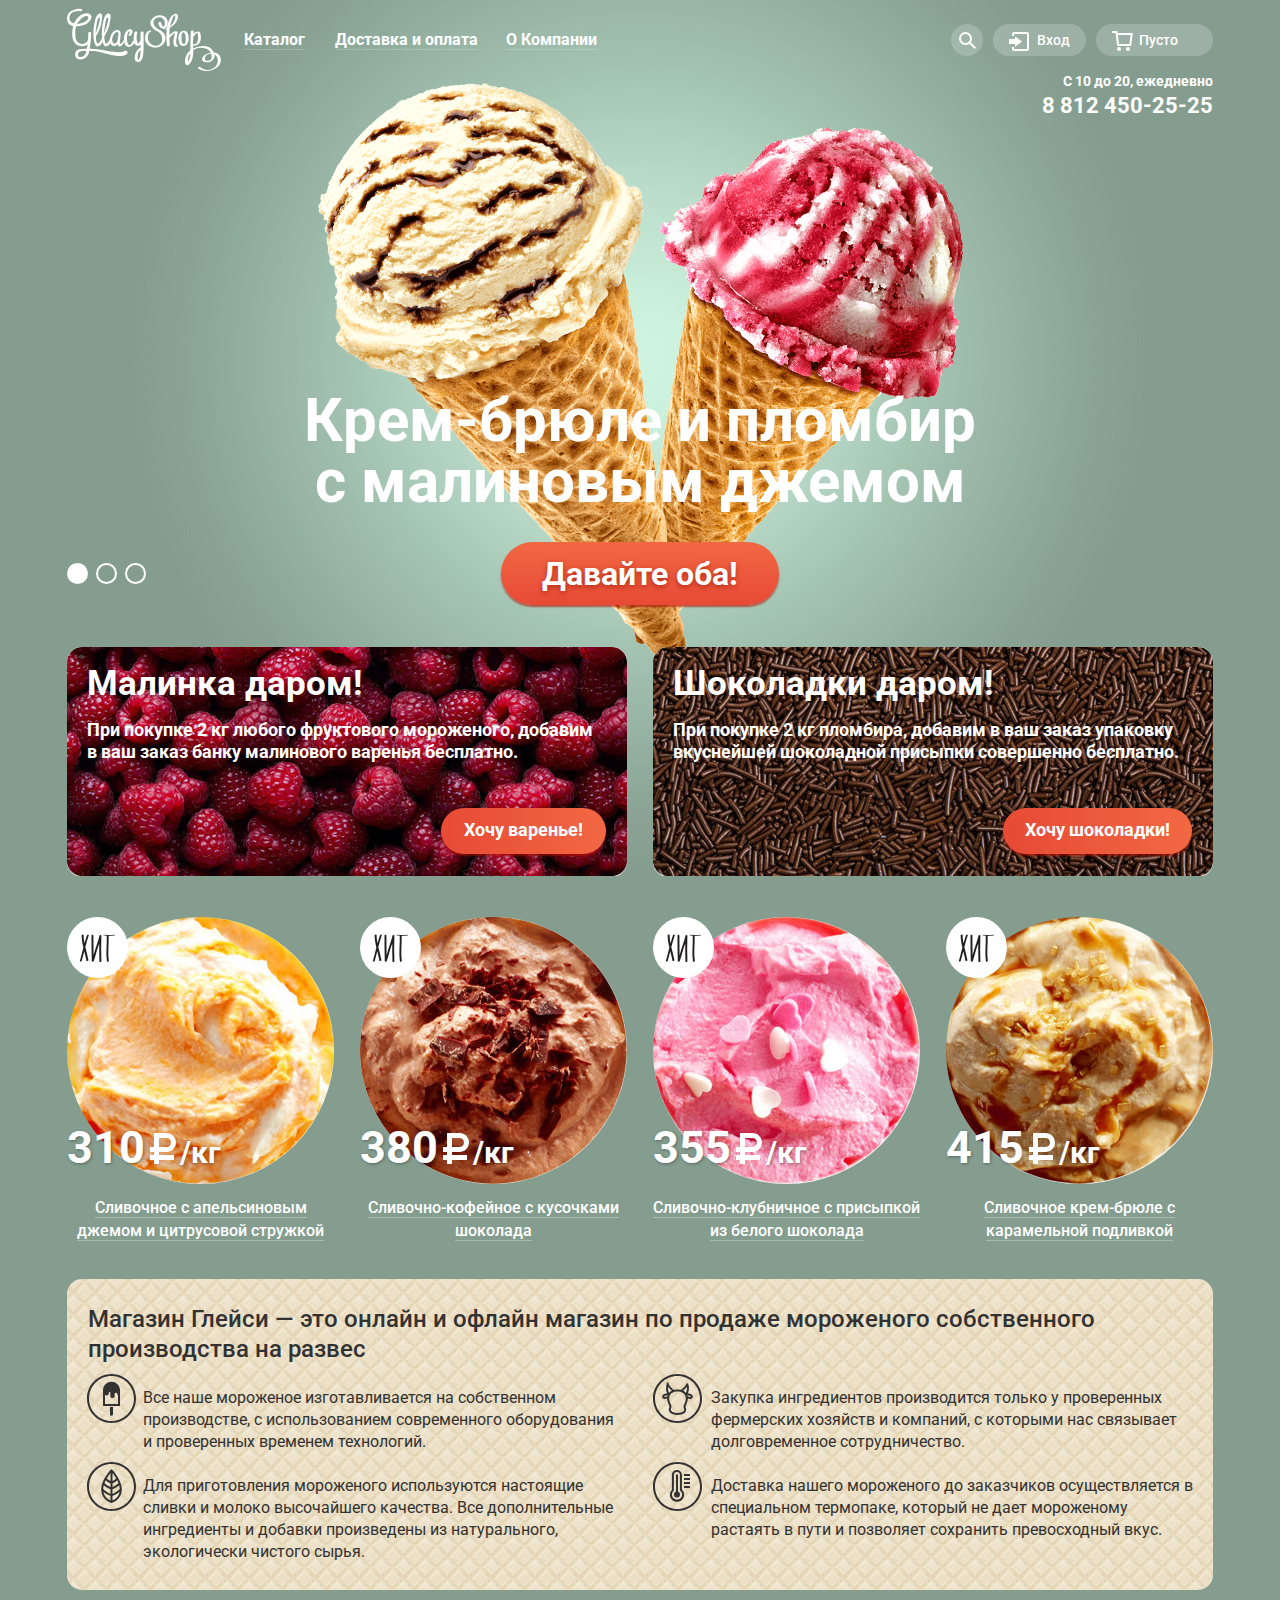
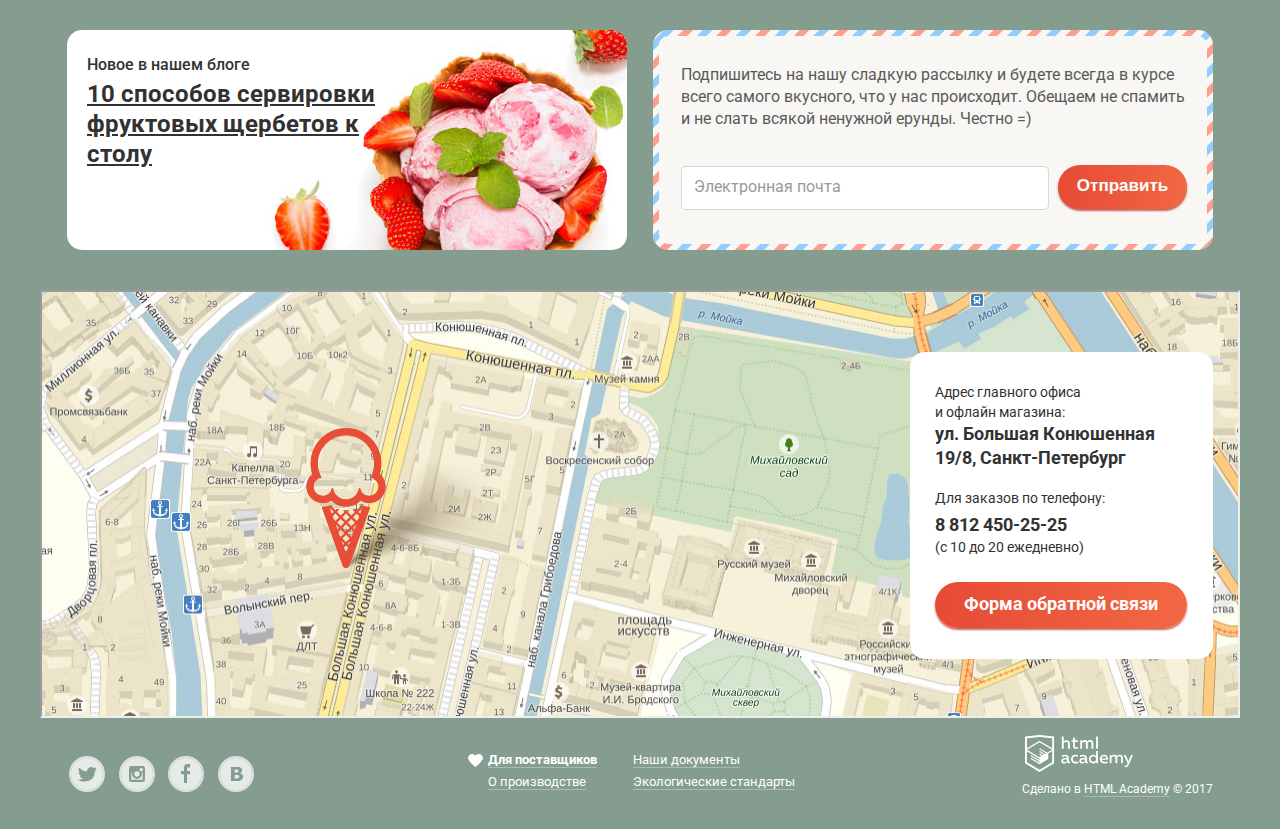
==== commit ef3111f5: "JS + немного поправил формы" ====
--- a/index.html
+++ b/index.html
@@ -57,7 +57,7 @@
 								</svg>
 							</div>
 							<div class="modal modal-search">
-								<input type="text" name="search" id="search" placeholder="">
+								<input type="text" name="search" id="search" placeholder="" required>
 								<div class="pseudo">
 									<label class="pseudo-placeholder" for="search">Что ищем?</label>
 								</div>
@@ -77,11 +77,11 @@
 							<div class="modal modal-login">
 								<h2 class="visually-hidden">Авторизация</h2>
 								<form class="login-form" action="#" method="post">								
-									<input class="login-email" type="email" name="e-mail" id="e-mail" placeholder="">
+									<input class="login-email" type="text" name="e-mail" id="e-mail" placeholder="" required>
 									<div class="pseudo">
 										<label class="pseudo-placeholder" for="e-mail">Электронная почта</label>
 									</div>
-									<input class="login-password" type="password" name="password" id="password" placeholder="">
+									<input class="login-password" type="password" name="password" id="password" placeholder="" required>
 									<div class="pseudo">
 										<label class="pseudo-placeholder" for="password">Пароль</label>
 									</div>									
@@ -270,7 +270,7 @@
 								<h2 class="visually-hidden">Рассылка</h2>
 								<p>Подпишитесь на нашу сладкую рассылку и будете всегда в курсе всего самого вкусного, что у нас происходит. Обещаем не спамить и не слать всякой ненужной ерунды. Честно =) </p>
 								<form class="newsletter-form" action="#" method="post">
-									<input type="email" name="newsletter" value="" id="newsletter" placeholder="">
+									<input type="text" name="newsletter" value="" id="newsletter" placeholder="" required>
 									<div class="pseudo">
 										<label class="pseudo-placeholder" for="newsletter">Электронная почта</label>
 									</div>
@@ -283,6 +283,7 @@
 				<section class="contact">
 					<h2 class="visually-hidden">Контакты</h2>
 					<img src="img/map.jpg" width="1200" height="428" alt="Адрес главного офиса и офлайн магазина: ул. Большая Конюшенная 19/8, Санкт-Петербург">
+					<iframe class="yandex-map" src="https://yandex.ru/map-widget/v1/-/CBUZuNeb3D" width="1200" height="428" frameborder="4"></iframe>
 					<div class="address">
 						<p class="address-text">Адрес главного офиса<br> и офлайн магазина:</p>
 						<p class="address-city">
@@ -373,27 +374,30 @@
 					</p>     
 				</footer>
 				<section class="modal modal-feedback">
-					<h2>Мы обязательно вам ответим!</h2>
-					<form class="feedback-form" action="#" method="post">
-						<input class="user-name" type="text" name="user-name" id="user-name" placeholder="">
-						<div class="pseudo">
-							<label class="pseudo-placeholder" for="user-name">Как вас зовут?</label>
-						</div>
-						<input class="user-email" type="email" name="user-email" id="user-email" placeholder="">
-						<div class="pseudo">
-							<label class="pseudo-placeholder" for="user-email">Ваша почта для ответа?</label>
-						</div>
-						<textarea class="user-message" name="user-message" id="user-message" rows="7" cols="30"></textarea>
-						<div class="pseudo">
-							<label class="pseudo-placeholder" for="user-message">Напишите что-нибудь...</label>
-						</div>
-						<button class="button" type="submit">Отправить</button>
-					</form>
-					<button class="modal-close" type="button">
-						<span class="visually-hidden">Закрыть</span>
-					</button>
+					<div>
+						<h2>Мы обязательно вам ответим!</h2>
+						<form class="feedback-form" action="#" method="post">
+							<input class="user-name" type="text" name="user-name" id="user-name" placeholder="" required>
+							<div class="pseudo">
+								<label class="pseudo-placeholder" for="user-name">Как вас зовут?</label>
+							</div>
+							<input class="user-email" type="text" name="user-email" id="user-email" placeholder="" required>
+							<div class="pseudo">
+								<label class="pseudo-placeholder" for="user-email">Ваша почта для ответа?</label>
+							</div>
+							<textarea class="user-message" name="user-message" id="user-message" rows="7" cols="30" required></textarea>
+							<div class="pseudo">
+								<label class="pseudo-placeholder" for="user-message">Напишите что-нибудь...</label>
+							</div>
+							<button class="button" type="submit">Отправить</button>
+						</form>
+						<button class="modal-close" type="button">
+							<span class="visually-hidden">Закрыть</span>
+						</button>
+					</div>
 				</section>  
 			</div> 
 		</div>
+		<script src="js/script.js"></script>
 	</body>
 </html>
--- a/css/style.css
+++ b/css/style.css
@@ -386,6 +386,10 @@
 	margin-right: 4px;
 }
 
+.top-right-bar {
+	margin-left: auto;
+}
+
 .top-right-bar > div {
 	margin-left: 10px;
 	position: relative;
@@ -468,8 +472,11 @@
 }
 
 .modal-search input:focus ~ .pseudo .pseudo-placeholder,
+.modal-search input:required:valid ~ .pseudo .pseudo-placeholder,
 .login-form input:focus + .pseudo .pseudo-placeholder,
-.newsletter-form input:focus ~ .pseudo .pseudo-placeholder
+.login-form input:required:valid + .pseudo .pseudo-placeholder,
+.newsletter-form input:focus ~ .pseudo .pseudo-placeholder,
+.newsletter-form input:required:valid ~ .pseudo .pseudo-placeholder
  {
 	font-size: 11px;
   line-height: 13px;
@@ -563,7 +570,7 @@
 }
 
 .login-form input[type="password"],
-.login-form input[type="email"] {
+.login-form input[type="text"] {
 	display: block;
 	margin-top: 1em;
 	margin-bottom: 1em;
@@ -581,7 +588,7 @@
 }
 
 .login-form input[type="password"]:focus,
-.login-form input[type="email"]:focus {
+.login-form input[type="text"]:focus {
 	font-size: 14px;
 	color: #323232;
 	line-height: 24px;
@@ -1093,7 +1100,7 @@
 	align-items:center;
 }
 
-.newsletter-form input[type="email"] {
+.newsletter-form input[type="text"] {
 	display: inline-block;
 	margin-left: 22px;
 	margin-top: 36px;
@@ -1136,6 +1143,12 @@
 	position: relative;
 }
 
+.yandex-map {
+	position: absolute;
+	top: 0px;
+	left: 0px;
+}
+
 .contact::before {
 	position: absolute;
 	left: 266px;
@@ -1244,12 +1257,6 @@
 	border: 2px solid rgba(255, 255, 255, 0.7);
 }
 
-.footer-social svg {
-	position: absolute;
-	top: 2px;
-	left: 2px;
-}
-
 .social-button {
 	display: block;
 	width: 32px;
@@ -1356,6 +1363,24 @@
 }
 
 .modal-feedback {
+	display: none;
+	position: fixed;
+	z-index: 11;
+	top: 100px;
+	left:50%;
+  margin-left:-223px; 
+}
+
+.modal-feedback-visible {
+	display: block;
+	animation: bounce 0.6s;
+}
+
+.modal-error {
+  animation: shake 0.6s;
+}
+
+.modal-feedback > div {
 	position: relative;
 	display: flex;
 	flex-direction: column;
@@ -1386,6 +1411,7 @@
 	height: 18px;
 	border: none;
 	background: url(../img/cross-big.svg) no-repeat;
+	cursor: pointer;
 }
 
 .feedback-form {
@@ -1467,8 +1493,50 @@
   cursor: text;
 }
 
+@keyframes bounce {
+  0% {
+    transform: translateY(-2000px);
+  }
+
+  70% {
+    transform: translateY(30px);
+  }
+
+  90% {
+    transform: translateY(-10px);
+  }
+
+  100% {
+    transform: translateY(0);
+  }
+}
+
+@keyframes shake {
+  0%,
+  100% {
+    transform: translateX(0);
+  }
+
+  10%,
+  30%,
+  50%,
+  70%,
+  90% {
+    transform: translateX(-10px);
+  }
+
+  20%,
+  40%,
+  60%,
+  80% {
+    transform: translateX(10px);
+  }
+}
+
 .feedback-form input:focus + .pseudo .pseudo-placeholder,
-.feedback-form textarea:focus + .pseudo .pseudo-placeholder
+.feedback-form textarea:focus + .pseudo .pseudo-placeholder,
+.feedback-form input:required:valid + .pseudo .pseudo-placeholder,
+.feedback-form textarea:required:valid + .pseudo .pseudo-placeholder
  {
 	font-size: 11px;
   line-height: 13px;
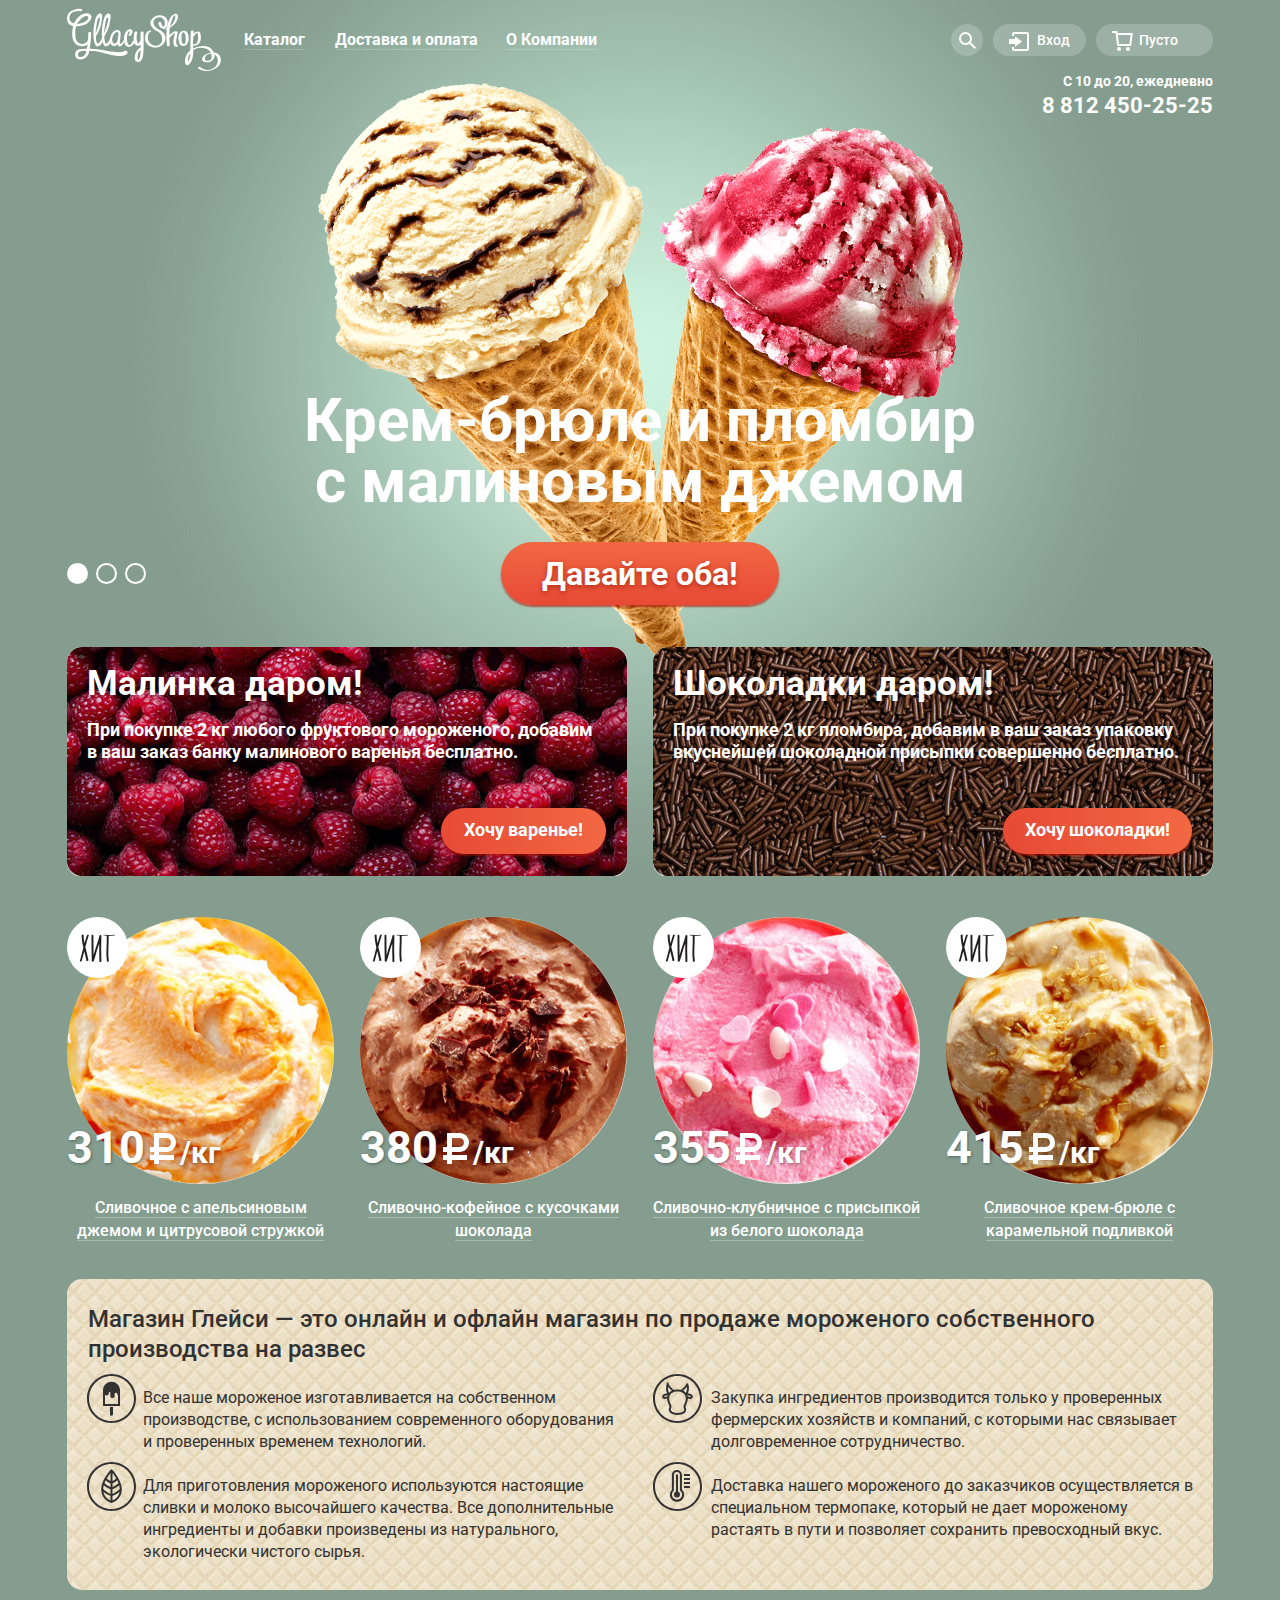
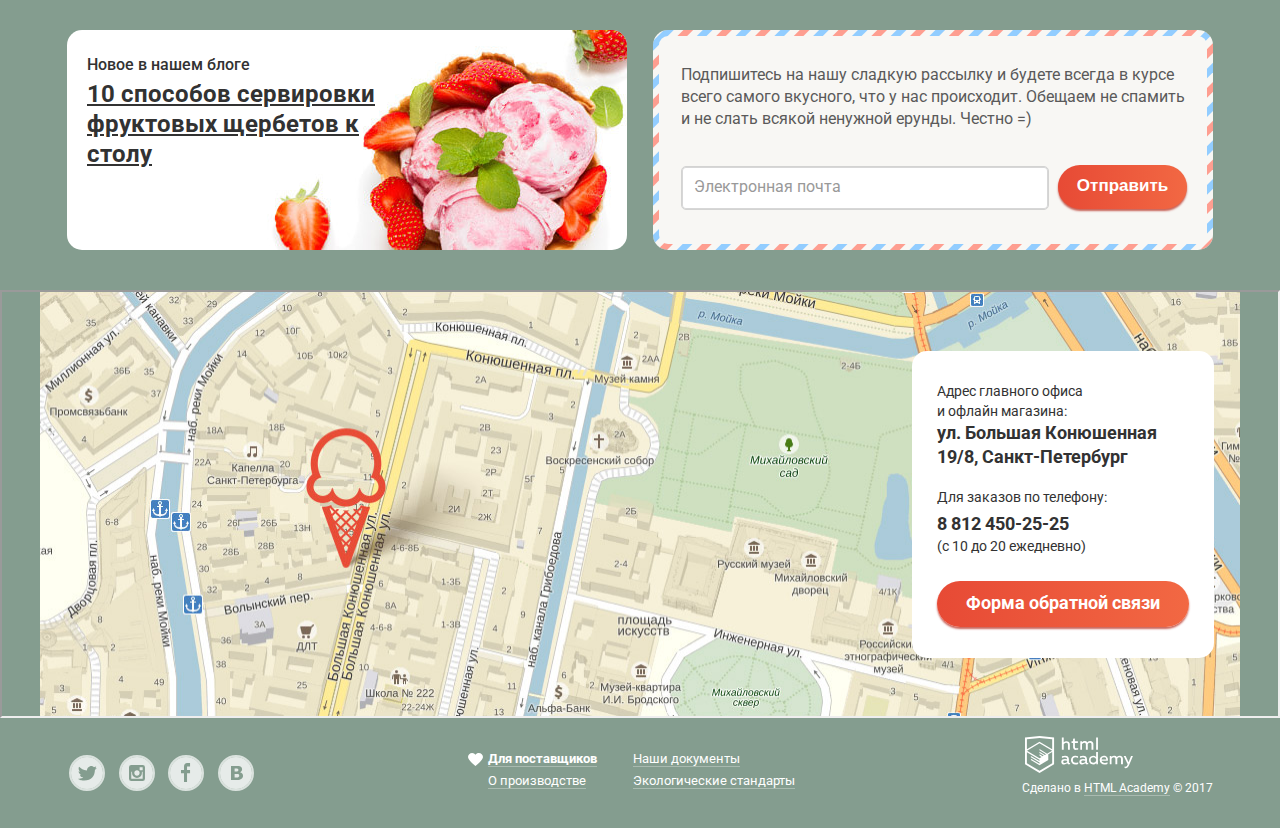
==== commit 03bed174: "Исправление замечаний" ====
--- a/index.html
+++ b/index.html
@@ -77,7 +77,7 @@
 							<div class="modal modal-login">
 								<h2 class="visually-hidden">Авторизация</h2>
 								<form class="login-form" action="#" method="post">								
-									<input class="login-email" type="text" name="e-mail" id="e-mail" placeholder="" required>
+									<input class="login-email" type="email" name="e-mail" id="e-mail" placeholder="" required>
 									<div class="pseudo">
 										<label class="pseudo-placeholder" for="e-mail">Электронная почта</label>
 									</div>
@@ -270,7 +270,7 @@
 								<h2 class="visually-hidden">Рассылка</h2>
 								<p>Подпишитесь на нашу сладкую рассылку и будете всегда в курсе всего самого вкусного, что у нас происходит. Обещаем не спамить и не слать всякой ненужной ерунды. Честно =) </p>
 								<form class="newsletter-form" action="#" method="post">
-									<input type="text" name="newsletter" value="" id="newsletter" placeholder="" required>
+									<input type="email" name="newsletter" value="" id="newsletter" placeholder="" required>
 									<div class="pseudo">
 										<label class="pseudo-placeholder" for="newsletter">Электронная почта</label>
 									</div>
@@ -282,19 +282,23 @@
 				</div>
 				<section class="contact">
 					<h2 class="visually-hidden">Контакты</h2>
-					<img src="img/map.jpg" width="1200" height="428" alt="Адрес главного офиса и офлайн магазина: ул. Большая Конюшенная 19/8, Санкт-Петербург">
-					<iframe class="yandex-map" src="https://yandex.ru/map-widget/v1/-/CBUZuNeb3D" width="1200" height="428" frameborder="4"></iframe>
-					<div class="address">
-						<p class="address-text">Адрес главного офиса<br> и офлайн магазина:</p>
-						<p class="address-city">
-							<b>ул. Большая Конюшенная 19/8, Санкт-Петербург</b>
-						</p>
-						<p class="for-orders">Для заказов по телефону:</p>
-						<a class="phone" href="tel:88124502525">8 812 450-25-25</a>
-						<p class="open">(с 10 до 20 ежедневно)</p> 
-						<p>
-							<a href="feedback-form.html" class="button feedback-button">Форма обратной связи</a>
-						</p>
+					<div class="image-map">
+						<img src="img/map.jpg" width="1200" height="428" alt="Адрес главного офиса и офлайн магазина: ул. Большая Конюшенная 19/8, Санкт-Петербург">
+					</div>
+					<iframe class="yandex-map" src="https://yandex.ru/map-widget/v1/-/CBU6VGgtCA" width="1200" height="428"></iframe>
+					<div class="address-wrapper">
+						<div class="address">
+							<p class="address-text">Адрес главного офиса<br> и офлайн магазина:</p>
+							<p class="address-city">
+								<b>ул. Большая Конюшенная 19/8, Санкт-Петербург</b>
+							</p>
+							<p class="for-orders">Для заказов по телефону:</p>
+							<a class="phone" href="tel:88124502525">8 812 450-25-25</a>
+							<p class="open">(с 10 до 20 ежедневно)</p> 
+							<p>
+								<a href="feedback-form.html" class="button feedback-button">Форма обратной связи</a>
+							</p>
+						</div>
 					</div>
 				</section>
 			</main>
@@ -381,7 +385,7 @@
 							<div class="pseudo">
 								<label class="pseudo-placeholder" for="user-name">Как вас зовут?</label>
 							</div>
-							<input class="user-email" type="text" name="user-email" id="user-email" placeholder="" required>
+							<input class="user-email" type="email" name="user-email" id="user-email" placeholder="" required>
 							<div class="pseudo">
 								<label class="pseudo-placeholder" for="user-email">Ваша почта для ответа?</label>
 							</div>
--- a/css/style.css
+++ b/css/style.css
@@ -99,6 +99,7 @@
 	height: 21px;
 	border: 2px solid white;
 	border-radius: 50%;
+	cursor: pointer;
 }
 
 .slide-controls label:hover,
@@ -264,13 +265,13 @@
 	background-color: #d07058;
 }
 
-.nav-catalog .catalog-hover-active a  {
+.nav-catalog .catalog-hover-active   {
 	color: #ffffff;
 	border-bottom: none;
 }
 
 .nav-catalog .catalog-hover-active:hover a  {
-	color: #323232;
+	background-color: #d07058;
 	border-bottom: none;
 }
 
@@ -314,6 +315,10 @@
 
 .catalog-hover li:active {
 	background-color: #f6b5a5;
+}
+
+.nav-catalog:hover .catalog-hover-active a{
+	color: #ffffff ;
 }
 
 .navigation-active {
@@ -570,7 +575,7 @@
 }
 
 .login-form input[type="password"],
-.login-form input[type="text"] {
+.login-form input[type="email"] {
 	display: block;
 	margin-top: 1em;
 	margin-bottom: 1em;
@@ -581,14 +586,14 @@
 	color: #999999;
 	line-height: 24px;
 	font-weight: 400;	
-
+	border: 1px solid rgb(211, 211, 210);
 	background-color: #ffffff;
-	border: 1px solid rgba(178, 178, 178, 0.52);
+	box-shadow: inset 0 0 0 1px rgba(178, 178, 178, 0.52);
 	border-radius: 5px;
 }
 
 .login-form input[type="password"]:focus,
-.login-form input[type="text"]:focus {
+.login-form input[type="email"]:focus {
 	font-size: 14px;
 	color: #323232;
 	line-height: 24px;
@@ -892,7 +897,7 @@
 }
 
 .bestsellers-items > img {
-	z-index: 6;
+	z-index: 11;
 }
 
 .bestseller-name,
@@ -925,7 +930,9 @@
 }
 
 .catalog-item:hover .image-price,
-.catalog-item:hover .product-name {
+.catalog-item:hover .product-name,
+.bestsellers-items:hover .image-price,
+.bestsellers-items:hover .bestseller-name  {
 	z-index: 10;
 }
 
@@ -1100,7 +1107,7 @@
 	align-items:center;
 }
 
-.newsletter-form input[type="text"] {
+.newsletter-form input[type="email"] {
 	display: inline-block;
 	margin-left: 22px;
 	margin-top: 36px;
@@ -1111,9 +1118,9 @@
 	color: #999999;
 	line-height: 24px;
 	font-weight: 400;	
-
+	border: 1px solid rgb(211, 211, 210);
 	background-color: #ffffff;
-	border: 1px solid rgba(178, 178, 178, 0.52);
+	box-shadow: inset 0 0 0 1px rgba(178, 178, 178, 0.52);
 	border-radius: 5px;
 }
 
@@ -1138,15 +1145,33 @@
 }
 
 .contact {
+	margin: 0 auto 5px auto;
+	position: relative;
+}
+
+.yandex-map {
+	position: absolute;
+	top: 0px;
+	left: 0px;
+	width: 100%;
+}
+
+.image-map {
+	position: relative;
+	top:0;
+	left: 0;
 	width: 1200px;
 	margin: 0 auto;
-	position: relative;
-}
-
-.yandex-map {
-	position: absolute;
-	top: 0px;
-	left: 0px;
+}
+
+.image-map img {
+	display: block;
+}
+
+.address-wrapper {
+	position: relative;
+	width: 1200px;
+	margin: 0 auto;
 }
 
 .contact::before {
@@ -1162,9 +1187,9 @@
 
 .address {
 	position: absolute;
-	top: 62px;
-	right: 27px;
-	width: 303px;
+	top: -367px;
+	left: 872px;
+	width: 302px;
 	min-height: 307px;
 	padding: 30px 25px;
 	background-color: #ffffff;	
@@ -1358,7 +1383,7 @@
 
 .image-copyright {
 	position: absolute;
-	top: -46px;
+	top: -44px;
 	right: 80px;
 }
 
@@ -1444,9 +1469,9 @@
 	color: #999999;
 	line-height: 24px;
 	font-weight: 400;	
-
+	border: 1px solid rgb(211, 211, 210);
 	background-color: #ffffff;
-	border: 1px solid rgba(178, 178, 178, 0.52);
+	box-shadow: inset 0 0 0 1px rgba(178, 178, 178, 0.52);
 	border-radius: 5px;
 }
 
@@ -1546,9 +1571,10 @@
 
 .newsletter-form input:hover,
 .feedback-form input:hover,
+.feedback-form textarea:hover,
 .login-form input:hover,
 .modal-search input:hover {
-	border: 2px solid rgba(178, 178, 178, 0.52);
+	box-shadow: inset 0 0 0 2px rgba(178, 178, 178, 0.52);
 }
 
 .full-cart {
